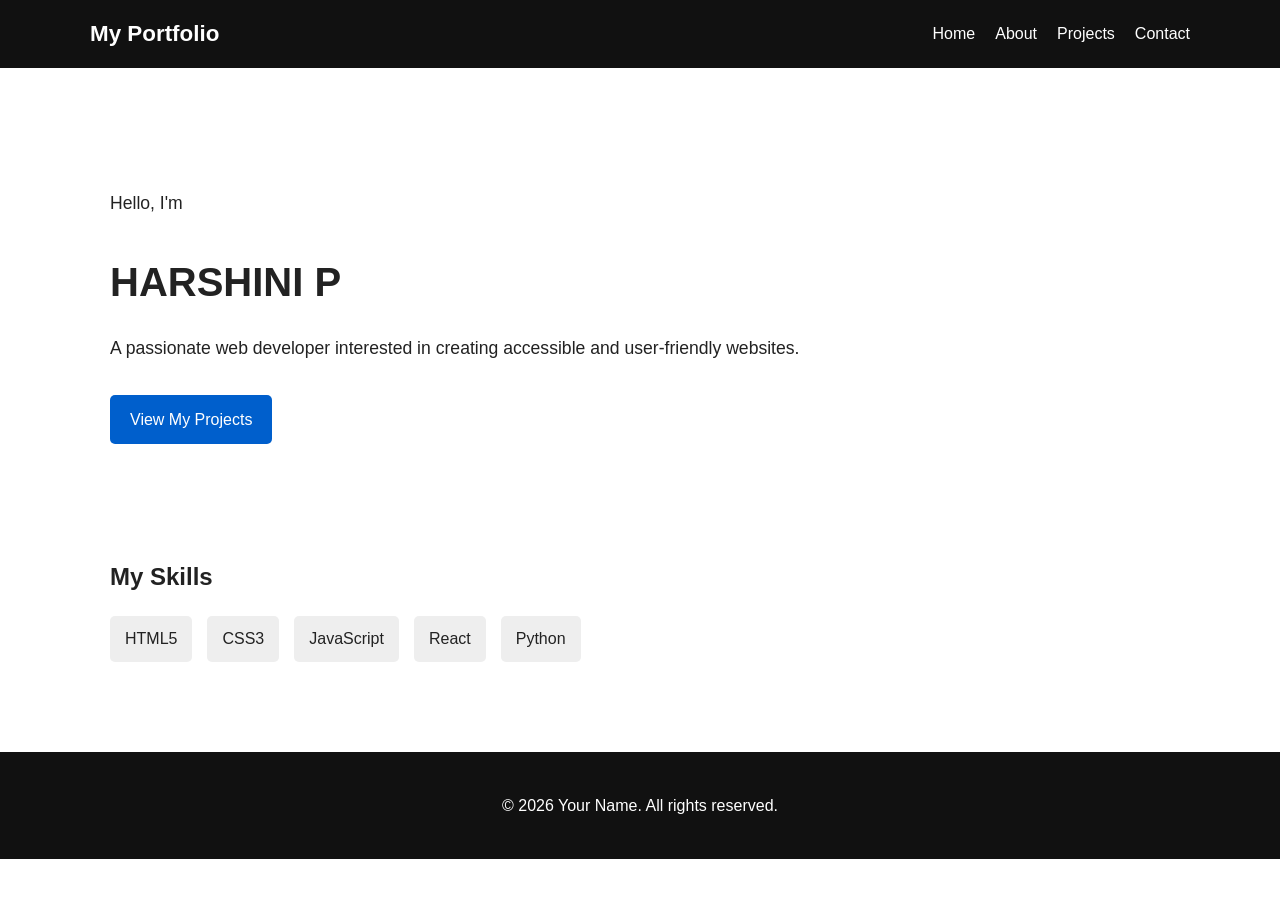
==== index.html @ 755e36d8 "Create accessible semantic portfolio" ====
<!DOCTYPE html>
<html lang="en">
<head>
    <meta charset="UTF-8">

    <meta name="viewport" content="width=device-width, initial-scale=1.0">

    <meta name="description"
          content="Personal portfolio website showcasing skills, projects, and contact information.">

    <meta name="keywords"
          content="portfolio, web developer, HTML, CSS, JavaScript, projects">

    <meta name="author" content="Your Name">

    <title>My Portfolio | Home</title>

    <link rel="stylesheet" href="style.css">
</head>

<body>

    <a class="skip-link" href="#main-content">
        Skip to main content
    </a>

    <header>
        <nav aria-label="Main navigation">

            <a href="index.html" class="logo">
                My Portfolio
            </a>

            <ul>
                <li>
                    <a href="index.html" aria-current="page">Home</a>
                </li>

                <li>
                    <a href="about.html">About</a>
                </li>

                <li>
                    <a href="projects.html">Projects</a>
                </li>

                <li>
                    <a href="contact.html">Contact</a>
                </li>
            </ul>

        </nav>
    </header>

    <main id="main-content">

        <section class="hero" aria-labelledby="hero-title">

            <div>
                <p>Hello, I'm</p>

                <h1 id="hero-title">HARSHINI P</h1>

                <p>
                    A passionate web developer interested in creating
                    accessible and user-friendly websites.
                </p>

                <a href="projects.html" class="button">
                    View My Projects
                </a>
            </div>

        </section>

        <section aria-labelledby="skills-title">

            <h2 id="skills-title">My Skills</h2>

            <ul class="skills-list">
                <li>HTML5</li>
                <li>CSS3</li>
                <li>JavaScript</li>
                <li>React</li>
                <li>Python</li>
            </ul>

        </section>

    </main>

    <footer>
        <p>
            &copy; 2026 Your Name. All rights reserved.
        </p>
    </footer>

</body>
</html>
---- style.css ----
/* Basic Reset */

* {
    box-sizing: border-box;
}

html {
    scroll-behavior: smooth;
}

body {
    margin: 0;
    font-family: Arial, sans-serif;
    line-height: 1.6;
    background: #ffffff;
    color: #222222;
}

/* Skip Link */

.skip-link {
    position: absolute;
    top: -50px;
    left: 10px;
    padding: 10px 15px;
    background: #000000;
    color: #ffffff;
    text-decoration: none;
    z-index: 1000;
}

.skip-link:focus {
    top: 10px;
}

/* Header */

header {
    background: #111111;
    padding: 1rem;
}

nav {
    max-width: 1100px;
    margin: auto;
    display: flex;
    justify-content: space-between;
    align-items: center;
    gap: 20px;
}

.logo {
    color: #ffffff;
    font-size: 1.4rem;
    font-weight: bold;
    text-decoration: none;
}

nav ul {
    list-style: none;
    display: flex;
    gap: 20px;
    margin: 0;
    padding: 0;
}

nav a {
    color: #ffffff;
    text-decoration: none;
}

nav a:hover,
nav a:focus {
    text-decoration: underline;
}

/* Main */

main {
    max-width: 1100px;
    margin: auto;
    padding: 40px 20px;
}

section {
    margin-bottom: 50px;
}

h1 {
    font-size: 2.5rem;
    margin-bottom: 20px;
}

h2 {
    margin-top: 30px;
}

/* Hero */

.hero {
    min-height: 400px;
    display: flex;
    align-items: center;
}

.hero p {
    max-width: 700px;
    font-size: 1.1rem;
}

.button {
    display: inline-block;
    margin-top: 15px;
    padding: 12px 20px;
    background: #005fcc;
    color: #ffffff;
    text-decoration: none;
    border-radius: 5px;
}

.button:hover,
.button:focus {
    background: #004499;
}

/* Skills */

.skills-list {
    display: flex;
    flex-wrap: wrap;
    gap: 15px;
    padding: 0;
    list-style: none;
}

.skills-list li {
    padding: 10px 15px;
    background: #eeeeee;
    border-radius: 5px;
}

/* Projects */

.project-container {
    display: grid;
    grid-template-columns: repeat(3, 1fr);
    gap: 20px;
}

.project-card {
    padding: 20px;
    border: 1px solid #cccccc;
    border-radius: 8px;
}

/* Form */

form {
    max-width: 700px;
}

.form-group {
    margin-bottom: 20px;
}

label {
    display: block;
    margin-bottom: 6px;
    font-weight: bold;
}

input,
textarea {
    width: 100%;
    padding: 12px;
    font-size: 1rem;
    border: 2px solid #555555;
    border-radius: 4px;
}

textarea {
    resize: vertical;
}

button {
    padding: 12px 20px;
    font-size: 1rem;
    background: #005fcc;
    color: #ffffff;
    border: none;
    border-radius: 5px;
    cursor: pointer;
}

button:hover,
button:focus {
    background: #004499;
}

/* Keyboard Focus */

a:focus-visible,
button:focus-visible,
input:focus-visible,
textarea:focus-visible {
    outline: 3px solid #ffbf00;
    outline-offset: 3px;
}

/* Footer */

footer {
    padding: 25px;
    text-align: center;
    background: #111111;
    color: #ffffff;
}

/* Responsive Design */

@media (max-width: 768px) {

    nav {
        flex-direction: column;
    }

    nav ul {
        flex-direction: column;
        text-align: center;
    }

    .project-container {
        grid-template-columns: 1fr;
    }

    h1 {
        font-size: 2rem;
    }
}
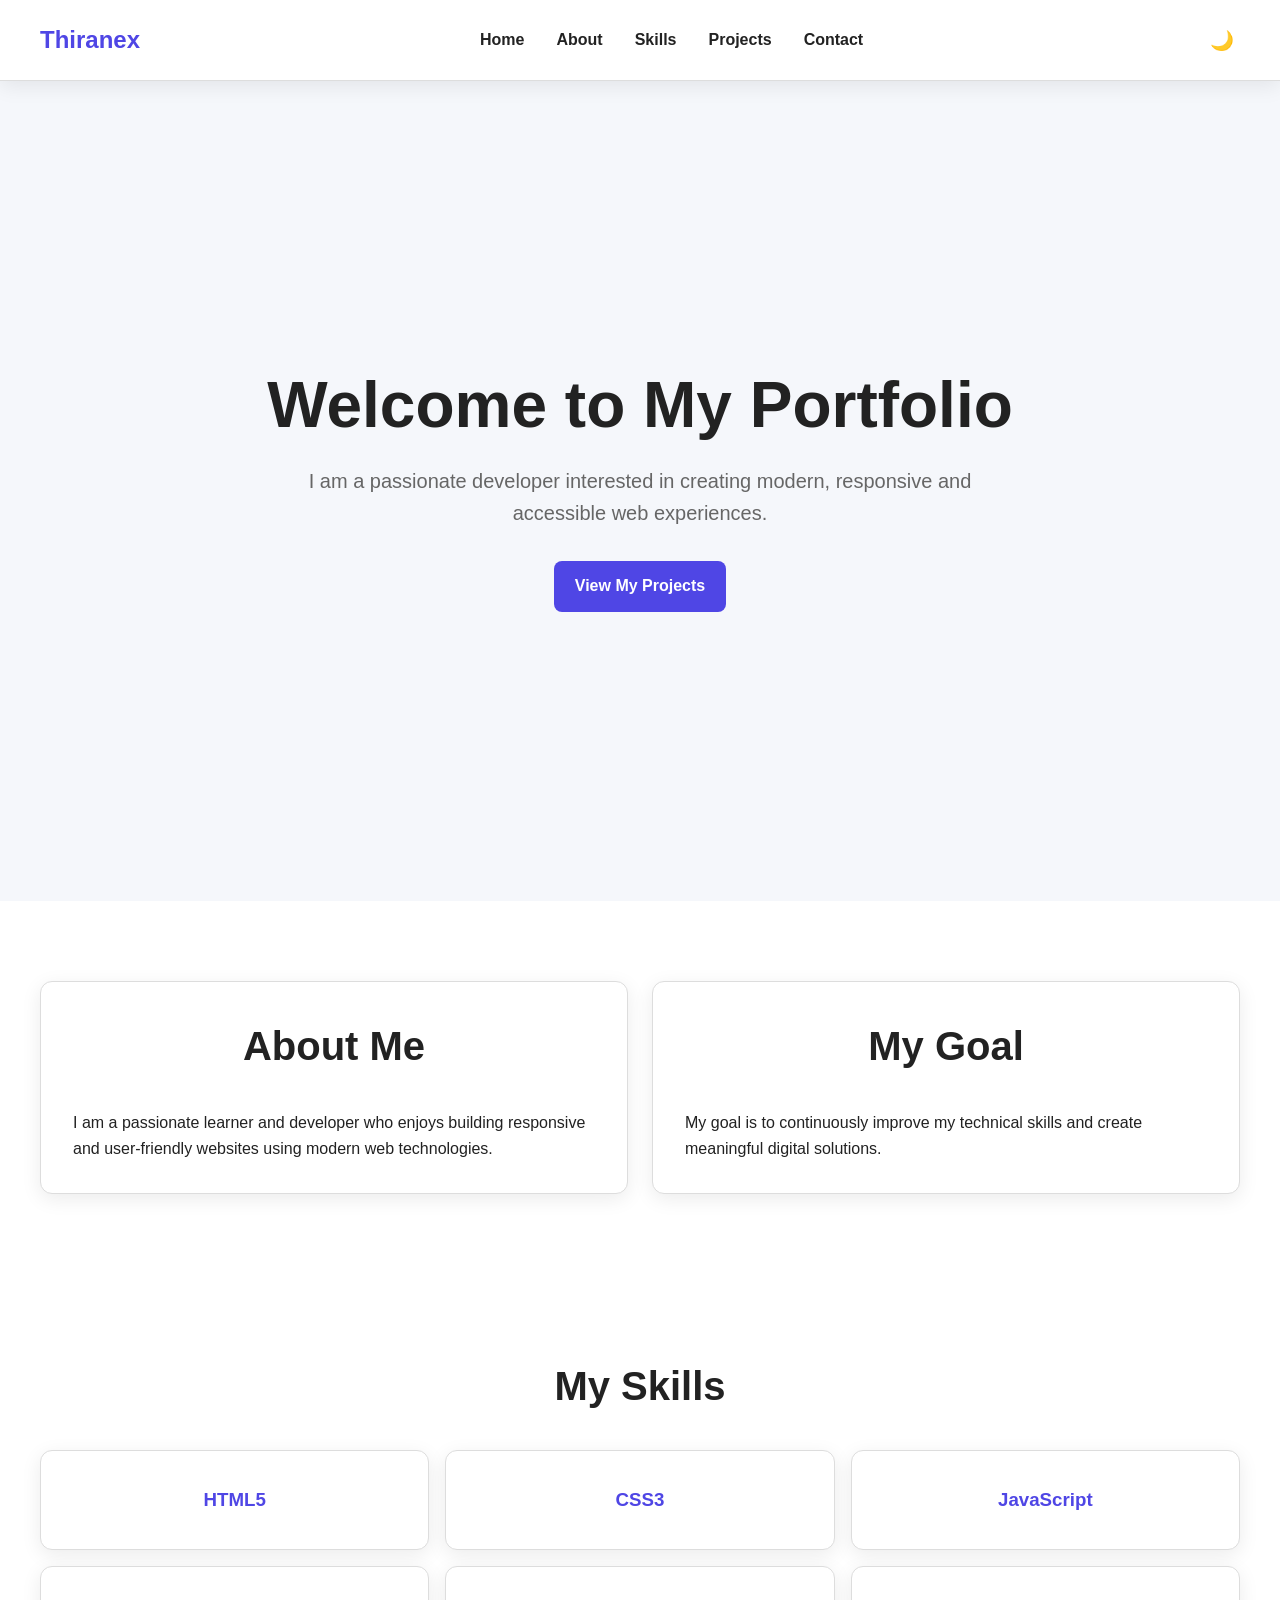
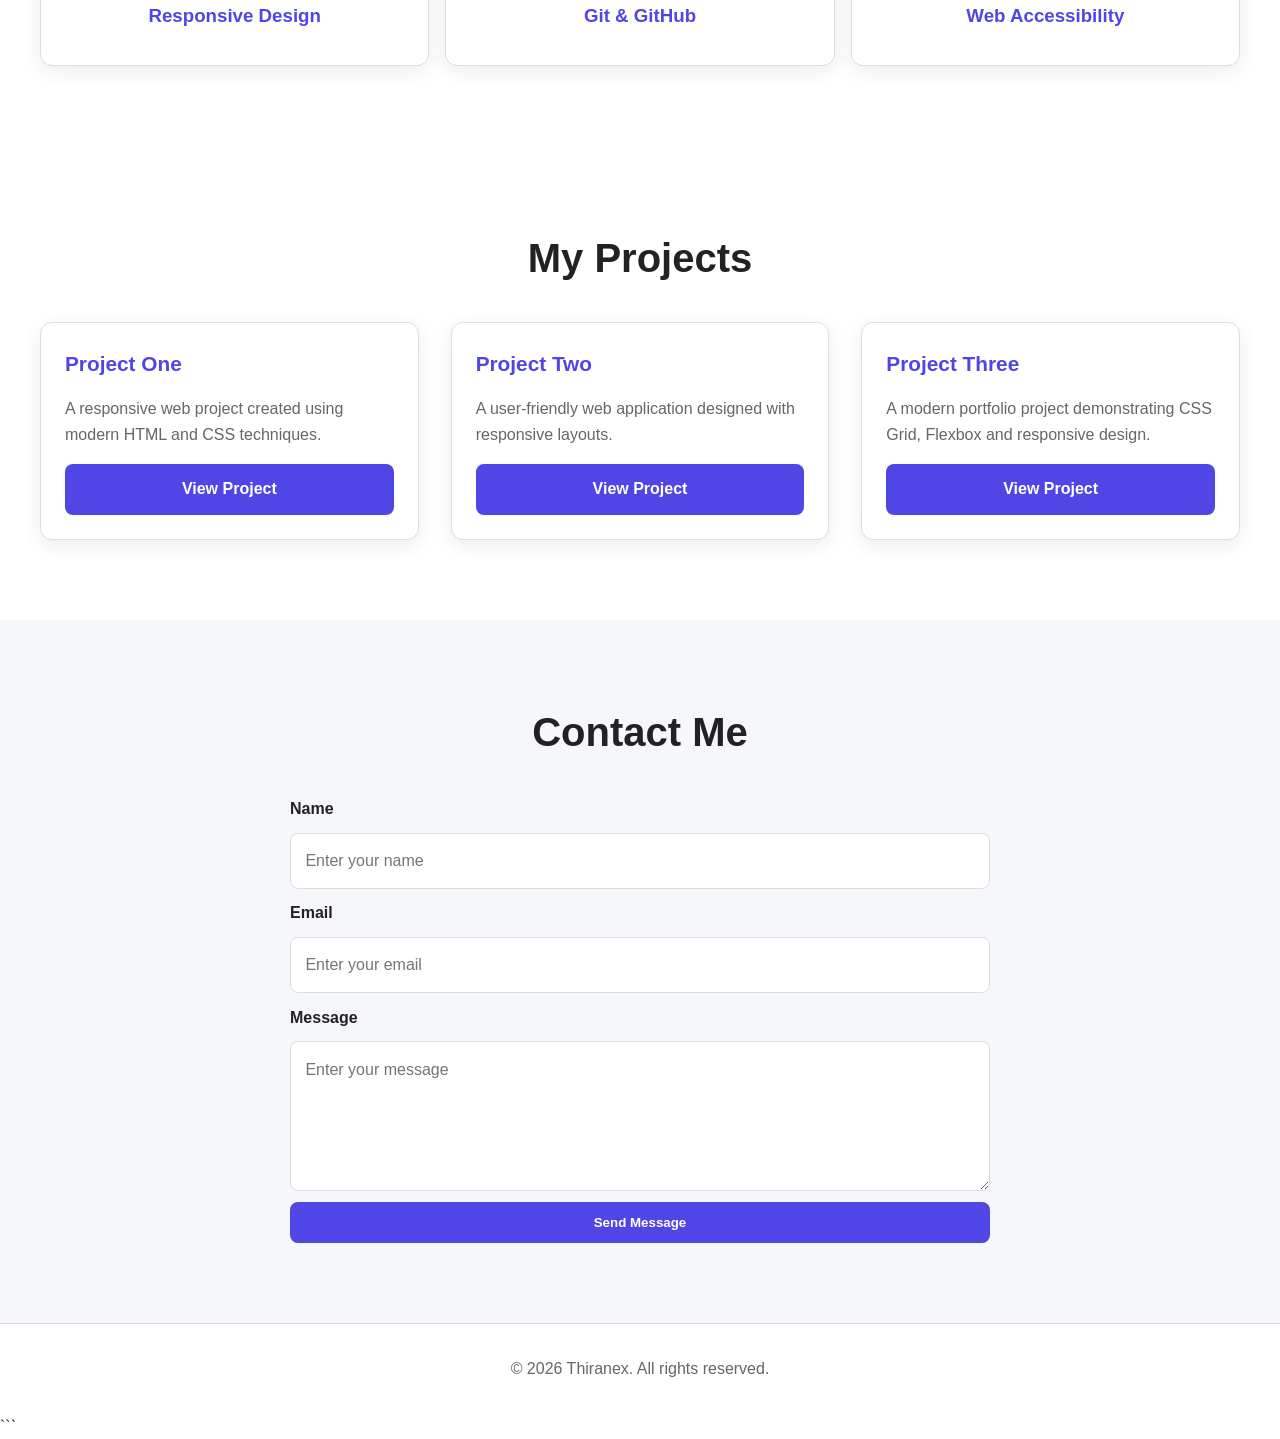
==== commit 0b33e2c6: "Complete advanced CSS responsive architecture" ====
--- a/index.html
+++ b/index.html
@@ -1,99 +1,307 @@
+
 <!DOCTYPE html>
 <html lang="en">
 <head>
-    <meta charset="UTF-8">
-
-    <meta name="viewport" content="width=device-width, initial-scale=1.0">
-
-    <meta name="description"
-          content="Personal portfolio website showcasing skills, projects, and contact information.">
-
-    <meta name="keywords"
-          content="portfolio, web developer, HTML, CSS, JavaScript, projects">
-
-    <meta name="author" content="Your Name">
-
-    <title>My Portfolio | Home</title>
-
-    <link rel="stylesheet" href="style.css">
+  <meta charset="UTF-8">
+
+  <meta
+    name="viewport"
+    content="width=device-width, initial-scale=1.0"
+  >
+
+  <meta
+    name="description"
+    content="Thiranex Portfolio - A responsive and accessible portfolio website."
+  >
+
+  <meta
+    name="keywords"
+    content="portfolio, web developer, Thiranex, HTML, CSS, JavaScript"
+  >
+
+  <meta name="author" content="Thiranex">
+
+  <title>Thiranex Portfolio</title>
+
+  <link rel="stylesheet" href="style.css">
 </head>
 
 <body>
 
-    <a class="skip-link" href="#main-content">
-        Skip to main content
-    </a>
-
-    <header>
-        <nav aria-label="Main navigation">
-
-            <a href="index.html" class="logo">
-                My Portfolio
-            </a>
-
-            <ul>
-                <li>
-                    <a href="index.html" aria-current="page">Home</a>
-                </li>
-
-                <li>
-                    <a href="about.html">About</a>
-                </li>
-
-                <li>
-                    <a href="projects.html">Projects</a>
-                </li>
-
-                <li>
-                    <a href="contact.html">Contact</a>
-                </li>
-            </ul>
-
-        </nav>
-    </header>
-
-    <main id="main-content">
-
-        <section class="hero" aria-labelledby="hero-title">
-
-            <div>
-                <p>Hello, I'm</p>
-
-                <h1 id="hero-title">HARSHINI P</h1>
-
-                <p>
-                    A passionate web developer interested in creating
-                    accessible and user-friendly websites.
-                </p>
-
-                <a href="projects.html" class="button">
-                    View My Projects
-                </a>
-            </div>
-
-        </section>
-
-        <section aria-labelledby="skills-title">
-
-            <h2 id="skills-title">My Skills</h2>
-
-            <ul class="skills-list">
-                <li>HTML5</li>
-                <li>CSS3</li>
-                <li>JavaScript</li>
-                <li>React</li>
-                <li>Python</li>
-            </ul>
-
-        </section>
-
-    </main>
-
-    <footer>
+  <!-- Header -->
+  <header>
+    <nav aria-label="Main Navigation">
+
+      <div class="logo">
+        Thiranex
+      </div>
+
+      <!-- Mobile Menu Button -->
+      <button
+        id="menu-toggle"
+        aria-label="Open navigation menu"
+        aria-expanded="false"
+      >
+        ☰
+      </button>
+
+      <!-- Navigation Links -->
+      <ul id="nav-menu">
+
+        <li>
+          <a href="#home">Home</a>
+        </li>
+
+        <li>
+          <a href="#about">About</a>
+        </li>
+
+        <li>
+          <a href="#skills">Skills</a>
+        </li>
+
+        <li>
+          <a href="#projects">Projects</a>
+        </li>
+
+        <li>
+          <a href="#contact">Contact</a>
+        </li>
+
+      </ul>
+
+      <!-- Theme Button -->
+      <button
+        id="theme-toggle"
+        aria-label="Toggle dark mode"
+      >
+        🌙
+      </button>
+
+    </nav>
+  </header>
+
+
+  <!-- Main Content -->
+  <main>
+
+    <!-- Hero Section -->
+    <section id="home" class="hero">
+
+      <div class="hero-content">
+
+        <h1>
+          Welcome to My Portfolio
+        </h1>
+
         <p>
-            &copy; 2026 Your Name. All rights reserved.
+          I am a passionate developer interested in
+          creating modern, responsive and accessible
+          web experiences.
         </p>
-    </footer>
+
+        <a href="#projects" class="btn">
+          View My Projects
+        </a>
+
+      </div>
+
+    </section>
+
+
+    <!-- About Section -->
+    <section id="about">
+
+      <div class="about-content">
+
+        <h2>About Me</h2>
+
+        <p>
+          I am a passionate learner and developer who
+          enjoys building responsive and user-friendly
+          websites using modern web technologies.
+        </p>
+
+      </div>
+
+      <div class="about-content">
+
+        <h2>My Goal</h2>
+
+        <p>
+          My goal is to continuously improve my technical
+          skills and create meaningful digital solutions.
+        </p>
+
+      </div>
+
+    </section>
+
+
+    <!-- Skills Section -->
+    <section id="skills">
+
+      <h2>My Skills</h2>
+
+      <div class="skills-container">
+
+        <div class="skill">
+          <h3>HTML5</h3>
+        </div>
+
+        <div class="skill">
+          <h3>CSS3</h3>
+        </div>
+
+        <div class="skill">
+          <h3>JavaScript</h3>
+        </div>
+
+        <div class="skill">
+          <h3>Responsive Design</h3>
+        </div>
+
+        <div class="skill">
+          <h3>Git & GitHub</h3>
+        </div>
+
+        <div class="skill">
+          <h3>Web Accessibility</h3>
+        </div>
+
+      </div>
+
+    </section>
+
+
+    <!-- Projects Section -->
+    <section id="projects">
+
+      <h2>My Projects</h2>
+
+      <div class="projects-container">
+
+        <article class="project-card">
+
+          <h3>Project One</h3>
+
+          <p>
+            A responsive web project created using
+            modern HTML and CSS techniques.
+          </p>
+
+          <a href="#" class="btn">
+            View Project
+          </a>
+
+        </article>
+
+
+        <article class="project-card">
+
+          <h3>Project Two</h3>
+
+          <p>
+            A user-friendly web application designed
+            with responsive layouts.
+          </p>
+
+          <a href="#" class="btn">
+            View Project
+          </a>
+
+        </article>
+
+
+        <article class="project-card">
+
+          <h3>Project Three</h3>
+
+          <p>
+            A modern portfolio project demonstrating
+            CSS Grid, Flexbox and responsive design.
+          </p>
+
+          <a href="#" class="btn">
+            View Project
+          </a>
+
+        </article>
+
+      </div>
+
+    </section>
+
+
+    <!-- Contact Section -->
+    <section id="contact">
+
+      <h2>Contact Me</h2>
+
+      <form>
+
+        <label for="name">
+          Name
+        </label>
+
+        <input
+          type="text"
+          id="name"
+          name="name"
+          placeholder="Enter your name"
+          required
+        >
+
+
+        <label for="email">
+          Email
+        </label>
+
+        <input
+          type="email"
+          id="email"
+          name="email"
+          placeholder="Enter your email"
+          required
+        >
+
+
+        <label for="message">
+          Message
+        </label>
+
+        <textarea
+          id="message"
+          name="message"
+          placeholder="Enter your message"
+          required
+        ></textarea>
+
+
+        <button type="submit">
+          Send Message
+        </button>
+
+      </form>
+
+    </section>
+
+  </main>
+
+
+  <!-- Footer -->
+  <footer>
+
+    <p>
+      &copy; 2026 Thiranex. All rights reserved.
+    </p>
+
+  </footer>
+
+
+  <!-- JavaScript -->
+  <script src="script.js"></script>
 
 </body>
-</html>+</html>
+```
--- a/style.css
+++ b/style.css
@@ -1,239 +1,724 @@
-/* Basic Reset */
+:root {
+  --bg-color: #ffffff;
+  --section-bg: #f5f7fb;
+  --card-bg: #ffffff;
+
+  --text-color: #222222;
+  --secondary-text: #666666;
+
+  --primary-color: #4f46e5;
+  --primary-hover: #3730a3;
+
+  --border-color: #dddddd;
+
+  --shadow: 0 5px 20px rgba(0, 0, 0, 0.08);
+
+  --radius: 12px;
+
+  --transition: 0.3s ease;
+}
+
+
+
+
+body.dark-mode {
+  --bg-color: #111827;
+  --section-bg: #1f2937;
+  --card-bg: #273449;
+
+  --text-color: #ffffff;
+  --secondary-text: #d1d5db;
+
+  --primary-color: #818cf8;
+  --primary-hover: #a5b4fc;
+
+  --border-color: #374151;
+
+  --shadow: 0 5px 20px rgba(0, 0, 0, 0.3);
+}
+
+
+
 
 * {
-    box-sizing: border-box;
-}
+  margin: 0;
+  padding: 0;
+  box-sizing: border-box;
+}
+
 
 html {
-    scroll-behavior: smooth;
-}
+  scroll-behavior: smooth;
+}
+
 
 body {
-    margin: 0;
-    font-family: Arial, sans-serif;
-    line-height: 1.6;
-    background: #ffffff;
-    color: #222222;
-}
-
-/* Skip Link */
-
-.skip-link {
-    position: absolute;
-    top: -50px;
-    left: 10px;
-    padding: 10px 15px;
-    background: #000000;
-    color: #ffffff;
-    text-decoration: none;
-    z-index: 1000;
-}
-
-.skip-link:focus {
-    top: 10px;
-}
-
-/* Header */
+  font-family: Arial, Helvetica, sans-serif;
+
+  background-color: var(--bg-color);
+  color: var(--text-color);
+
+  line-height: 1.6;
+
+  transition:
+    background-color var(--transition),
+    color var(--transition);
+
+  overflow-x: hidden;
+}
+
+
+img {
+  max-width: 100%;
+  height: auto;
+  display: block;
+}
+
+
+a {
+  text-decoration: none;
+  color: inherit;
+}
+
+
+ul {
+  list-style: none;
+}
+
+
+/* ========================================
+   HEADER
+======================================== */
 
 header {
-    background: #111111;
-    padding: 1rem;
-}
+  position: sticky;
+  top: 0;
+
+  z-index: 1000;
+
+  background-color: var(--card-bg);
+
+  border-bottom: 1px solid var(--border-color);
+
+  box-shadow: var(--shadow);
+}
+
+
+/* ========================================
+   NAVBAR - FLEXBOX
+======================================== */
 
 nav {
-    max-width: 1100px;
-    margin: auto;
-    display: flex;
-    justify-content: space-between;
-    align-items: center;
-    gap: 20px;
-}
+  width: min(100% - 2rem, 1200px);
+
+  margin: auto;
+
+  min-height: 70px;
+
+  display: flex;
+
+  align-items: center;
+
+  justify-content: space-between;
+
+  gap: 1rem;
+
+  position: relative;
+}
+
 
 .logo {
-    color: #ffffff;
-    font-size: 1.4rem;
-    font-weight: bold;
-    text-decoration: none;
-}
-
-nav ul {
-    list-style: none;
-    display: flex;
-    gap: 20px;
-    margin: 0;
-    padding: 0;
-}
-
-nav a {
-    color: #ffffff;
-    text-decoration: none;
-}
-
-nav a:hover,
-nav a:focus {
-    text-decoration: underline;
-}
-
-/* Main */
-
-main {
-    max-width: 1100px;
-    margin: auto;
-    padding: 40px 20px;
-}
+  font-size: 1.5rem;
+
+  font-weight: bold;
+
+  color: var(--primary-color);
+}
+
+
+/* ========================================
+   MOBILE MENU BUTTON
+======================================== */
+
+#menu-toggle {
+  display: block;
+
+  background: transparent;
+
+  color: var(--text-color);
+
+  border: none;
+
+  font-size: 1.6rem;
+
+  cursor: pointer;
+
+  padding: 0.4rem;
+}
+
+
+/* ========================================
+   NAVIGATION MENU
+======================================== */
+
+#nav-menu {
+  display: none;
+
+  position: absolute;
+
+  top: 70px;
+
+  left: 0;
+
+  width: 100%;
+
+  padding: 1rem;
+
+  background-color: var(--card-bg);
+
+  border-bottom: 1px solid var(--border-color);
+
+  flex-direction: column;
+
+  align-items: center;
+
+  gap: 1rem;
+}
+
+
+#nav-menu.active {
+  display: flex;
+}
+
+
+#nav-menu a {
+  font-weight: 600;
+
+  transition: color var(--transition);
+}
+
+
+#nav-menu a:hover {
+  color: var(--primary-color);
+}
+
+
+/* ========================================
+   DARK MODE BUTTON
+======================================== */
+
+#theme-toggle {
+  background: transparent;
+
+  color: var(--text-color);
+
+  border: none;
+
+  font-size: 1.2rem;
+
+  cursor: pointer;
+
+  padding: 0.4rem;
+
+  transition: transform var(--transition);
+}
+
+
+#theme-toggle:hover {
+  transform: scale(1.15);
+}
+
+
+/* ========================================
+   COMMON SECTION
+======================================== */
 
 section {
-    margin-bottom: 50px;
-}
-
-h1 {
-    font-size: 2.5rem;
-    margin-bottom: 20px;
-}
-
-h2 {
-    margin-top: 30px;
-}
-
-/* Hero */
+  width: min(100% - 2rem, 1200px);
+
+  margin: auto;
+
+  padding: 4rem 0;
+}
+
+
+section h2 {
+  text-align: center;
+
+  margin-bottom: 2rem;
+
+  font-size: clamp(1.8rem, 5vw, 2.5rem);
+}
+
+
+/* ========================================
+   HERO SECTION
+======================================== */
 
 .hero {
-    min-height: 400px;
-    display: flex;
-    align-items: center;
-}
+  width: 100%;
+
+  min-height: calc(100vh - 70px);
+
+  padding: 4rem 1rem;
+
+  background-color: var(--section-bg);
+
+  display: grid;
+
+  place-items: center;
+
+  text-align: center;
+}
+
+
+.hero-content {
+  max-width: 800px;
+
+  margin: auto;
+}
+
+
+.hero h1 {
+  font-size: clamp(2rem, 8vw, 4rem);
+
+  line-height: 1.1;
+
+  margin-bottom: 1.5rem;
+}
+
 
 .hero p {
-    max-width: 700px;
-    font-size: 1.1rem;
-}
-
-.button {
-    display: inline-block;
-    margin-top: 15px;
-    padding: 12px 20px;
-    background: #005fcc;
-    color: #ffffff;
-    text-decoration: none;
-    border-radius: 5px;
-}
-
-.button:hover,
-.button:focus {
-    background: #004499;
-}
-
-/* Skills */
-
-.skills-list {
-    display: flex;
-    flex-wrap: wrap;
-    gap: 15px;
-    padding: 0;
-    list-style: none;
-}
-
-.skills-list li {
-    padding: 10px 15px;
-    background: #eeeeee;
-    border-radius: 5px;
-}
-
-/* Projects */
-
-.project-container {
-    display: grid;
-    grid-template-columns: repeat(3, 1fr);
-    gap: 20px;
-}
+  max-width: 700px;
+
+  margin: 0 auto 2rem;
+
+  color: var(--secondary-text);
+
+  font-size: clamp(1rem, 3vw, 1.25rem);
+}
+
+
+/* ========================================
+   BUTTON
+======================================== */
+
+.btn,
+button[type="submit"] {
+  display: inline-flex;
+
+  align-items: center;
+
+  justify-content: center;
+
+  padding: 0.8rem 1.3rem;
+
+  border: none;
+
+  border-radius: 8px;
+
+  background-color: var(--primary-color);
+
+  color: #ffffff;
+
+  font-weight: 600;
+
+  cursor: pointer;
+
+  transition:
+    transform var(--transition),
+    background-color var(--transition);
+}
+
+
+.btn:hover,
+button[type="submit"]:hover {
+  background-color: var(--primary-hover);
+
+  transform: translateY(-3px);
+}
+
+
+/* ========================================
+   ABOUT - CSS GRID
+======================================== */
+
+#about {
+  display: grid;
+
+  grid-template-columns: 1fr;
+
+  gap: 1.5rem;
+}
+
+
+.about-content {
+  background-color: var(--card-bg);
+
+  border: 1px solid var(--border-color);
+
+  border-radius: var(--radius);
+
+  padding: 2rem;
+
+  box-shadow: var(--shadow);
+
+  transition:
+    transform var(--transition),
+    box-shadow var(--transition);
+}
+
+
+.about-content:hover {
+  transform: translateY(-5px);
+}
+
+
+/* ========================================
+   SKILLS - CSS GRID
+======================================== */
+
+.skills-container {
+  display: grid;
+
+  grid-template-columns: 1fr;
+
+  gap: 1rem;
+}
+
+
+.skill {
+  min-height: 100px;
+
+  padding: 1.5rem;
+
+  background-color: var(--card-bg);
+
+  border: 1px solid var(--border-color);
+
+  border-radius: var(--radius);
+
+  display: flex;
+
+  align-items: center;
+
+  justify-content: center;
+
+  text-align: center;
+
+  box-shadow: var(--shadow);
+
+  transition:
+    transform var(--transition),
+    box-shadow var(--transition);
+}
+
+
+.skill:hover {
+  transform: translateY(-7px);
+
+  box-shadow: 0 10px 25px rgba(0, 0, 0, 0.15);
+}
+
+
+.skill h3 {
+  color: var(--primary-color);
+}
+
+
+/* ========================================
+   PROJECTS - CSS GRID
+======================================== */
+
+.projects-container {
+  display: grid;
+
+  grid-template-columns: 1fr;
+
+  gap: 1.5rem;
+}
+
 
 .project-card {
-    padding: 20px;
-    border: 1px solid #cccccc;
-    border-radius: 8px;
-}
-
-/* Form */
+  background-color: var(--card-bg);
+
+  border: 1px solid var(--border-color);
+
+  border-radius: var(--radius);
+
+  padding: 1.5rem;
+
+  display: flex;
+
+  flex-direction: column;
+
+  gap: 1rem;
+
+  box-shadow: var(--shadow);
+
+  transition:
+    transform var(--transition),
+    box-shadow var(--transition);
+}
+
+
+.project-card:hover {
+  transform: translateY(-8px);
+
+  box-shadow: 0 12px 30px rgba(0, 0, 0, 0.15);
+}
+
+
+.project-card h3 {
+  color: var(--primary-color);
+
+  font-size: 1.3rem;
+}
+
+
+.project-card p {
+  color: var(--secondary-text);
+
+  flex-grow: 1;
+}
+
+
+/* ========================================
+   CONTACT SECTION
+======================================== */
+
+#contact {
+  width: 100%;
+
+  max-width: none;
+
+  padding-left: 1rem;
+
+  padding-right: 1rem;
+
+  background-color: var(--section-bg);
+}
+
+
+#contact h2 {
+  max-width: 1200px;
+
+  margin-left: auto;
+
+  margin-right: auto;
+}
+
 
 form {
-    max-width: 700px;
-}
-
-.form-group {
-    margin-bottom: 20px;
-}
+  max-width: 700px;
+
+  margin: auto;
+
+  display: flex;
+
+  flex-direction: column;
+
+  gap: 0.7rem;
+}
+
 
 label {
-    display: block;
-    margin-bottom: 6px;
-    font-weight: bold;
-}
+  font-weight: 600;
+}
+
 
 input,
 textarea {
-    width: 100%;
-    padding: 12px;
-    font-size: 1rem;
-    border: 2px solid #555555;
-    border-radius: 4px;
-}
+  width: 100%;
+
+  padding: 0.9rem;
+
+  border: 1px solid var(--border-color);
+
+  border-radius: 8px;
+
+  background-color: var(--card-bg);
+
+  color: var(--text-color);
+
+  font: inherit;
+}
+
 
 textarea {
-    resize: vertical;
-}
-
-button {
-    padding: 12px 20px;
-    font-size: 1rem;
-    background: #005fcc;
-    color: #ffffff;
+  min-height: 150px;
+
+  resize: vertical;
+}
+
+
+input:focus,
+textarea:focus {
+  outline: 2px solid var(--primary-color);
+
+  outline-offset: 2px;
+}
+
+
+/* ========================================
+   FOOTER
+======================================== */
+
+footer {
+  padding: 2rem 1rem;
+
+  text-align: center;
+
+  background-color: var(--card-bg);
+
+  border-top: 1px solid var(--border-color);
+
+  color: var(--secondary-text);
+}
+
+
+/* ========================================
+   TABLET - 600px
+======================================== */
+
+@media (min-width: 600px) {
+
+  nav {
+    width: min(100% - 3rem, 1200px);
+  }
+
+
+  #menu-toggle {
+    display: none;
+  }
+
+
+  #nav-menu {
+    display: flex;
+
+    position: static;
+
+    width: auto;
+
+    padding: 0;
+
     border: none;
-    border-radius: 5px;
-    cursor: pointer;
-}
-
-button:hover,
-button:focus {
-    background: #004499;
-}
-
-/* Keyboard Focus */
-
+
+    flex-direction: row;
+
+    background: transparent;
+
+    gap: 1.5rem;
+  }
+
+
+  #about {
+    grid-template-columns: repeat(2, 1fr);
+  }
+
+
+  .skills-container {
+    grid-template-columns: repeat(2, 1fr);
+  }
+
+
+  .projects-container {
+    grid-template-columns: repeat(2, 1fr);
+  }
+
+
+  section {
+    width: min(100% - 3rem, 1200px);
+  }
+}
+
+
+/* ========================================
+   DESKTOP - 900px
+======================================== */
+
+@media (min-width: 900px) {
+
+  nav {
+    min-height: 80px;
+  }
+
+
+  #nav-menu {
+    gap: 2rem;
+  }
+
+
+  section {
+    padding: 5rem 0;
+  }
+
+
+  .hero {
+    min-height: calc(100vh - 80px);
+  }
+
+
+  .skills-container {
+    grid-template-columns: repeat(3, 1fr);
+  }
+
+
+  .projects-container {
+    grid-template-columns: repeat(3, 1fr);
+
+    gap: 2rem;
+  }
+}
+
+
+/* ========================================
+   LARGE DESKTOP - 1200px
+======================================== */
+
+@media (min-width: 1200px) {
+
+  section {
+    width: 1200px;
+  }
+
+
+  .hero {
+    padding: 6rem 2rem;
+  }
+}
+
+
+/* ========================================
+   ACCESSIBILITY
+======================================== */
+
+button:focus-visible,
 a:focus-visible,
-button:focus-visible,
 input:focus-visible,
 textarea:focus-visible {
-    outline: 3px solid #ffbf00;
-    outline-offset: 3px;
-}
-
-/* Footer */
-
-footer {
-    padding: 25px;
-    text-align: center;
-    background: #111111;
-    color: #ffffff;
-}
-
-/* Responsive Design */
-
-@media (max-width: 768px) {
-
-    nav {
-        flex-direction: column;
-    }
-
-    nav ul {
-        flex-direction: column;
-        text-align: center;
-    }
-
-    .project-container {
-        grid-template-columns: 1fr;
-    }
-
-    h1 {
-        font-size: 2rem;
-    }
-}+  outline: 3px solid var(--primary-color);
+
+  outline-offset: 3px;
+}
+
+
+/* ========================================
+   REDUCED MOTION
+======================================== */
+
+@media (prefers-reduced-motion: reduce) {
+
+  html {
+    scroll-behavior: auto;
+  }
+
+
+  *,
+  *::before,
+  *::after {
+    transition: none !important;
+
+    animation: none !important;
+  }
+}
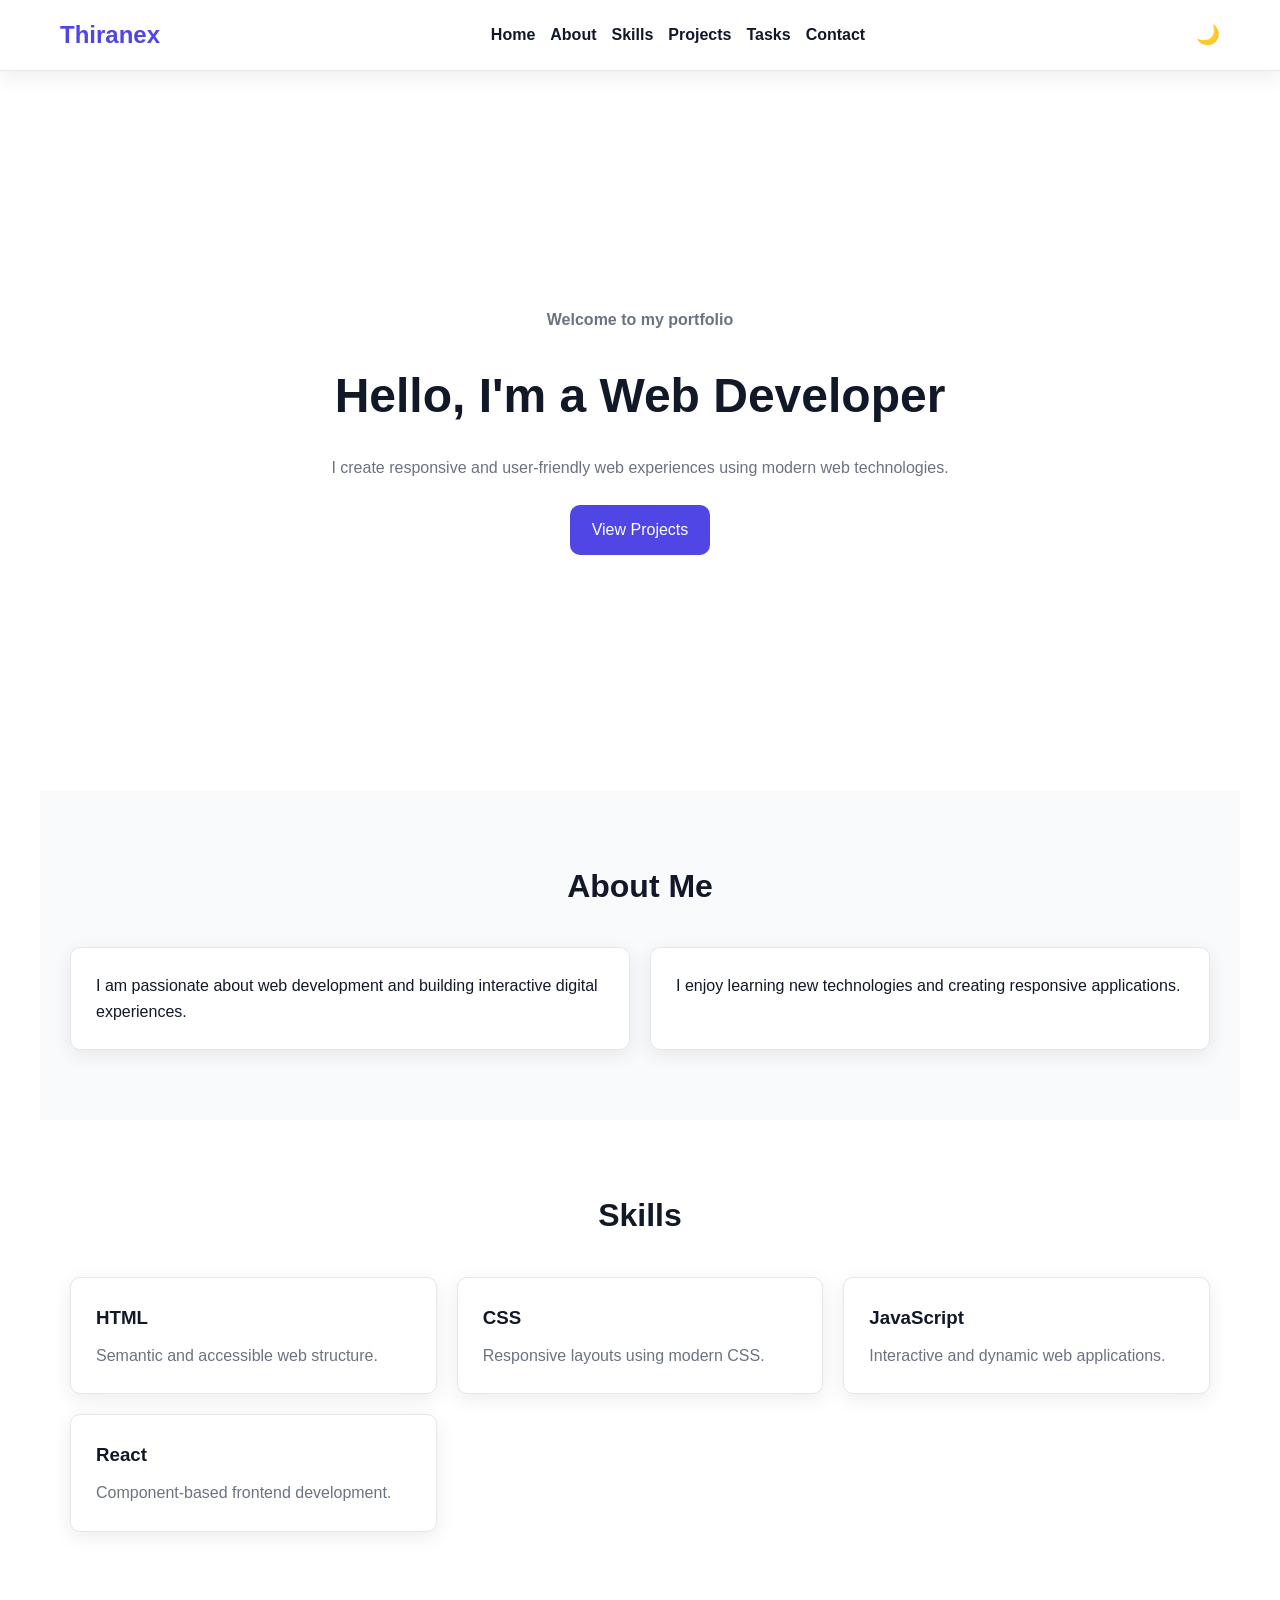
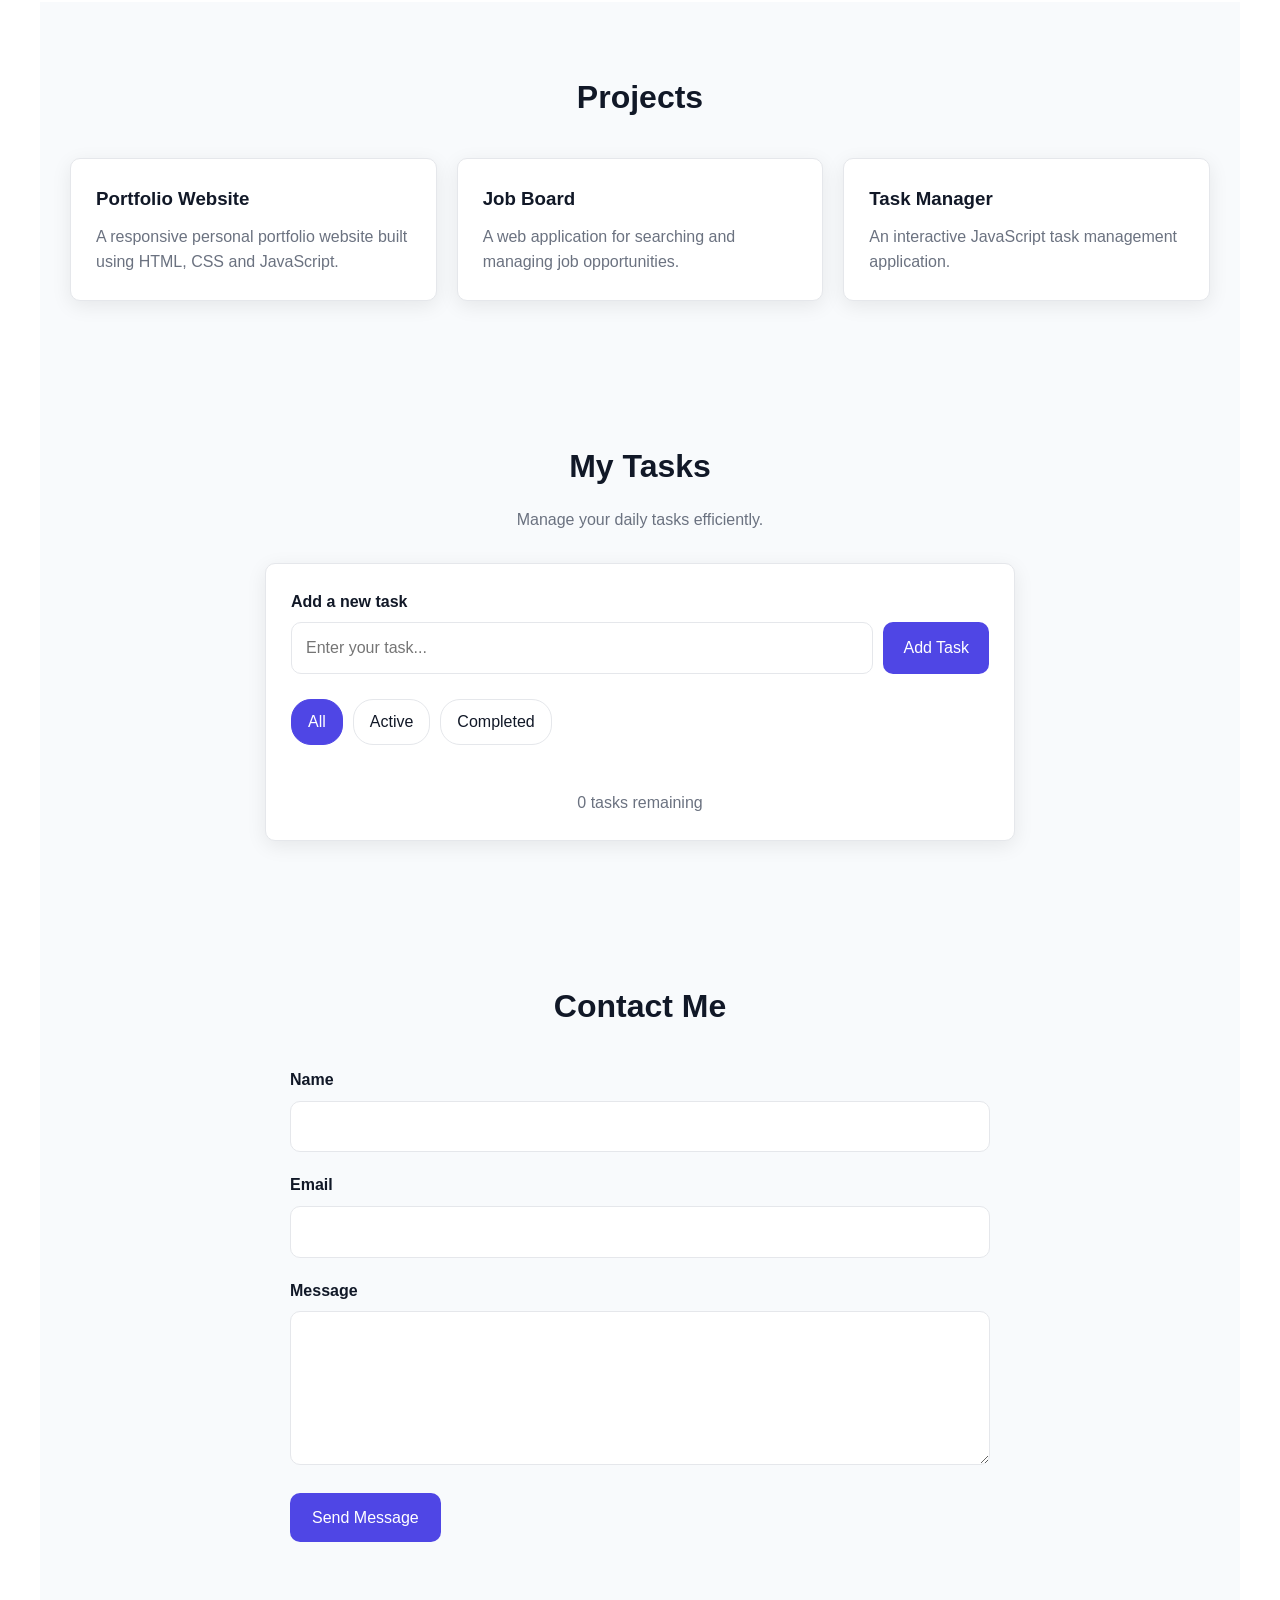
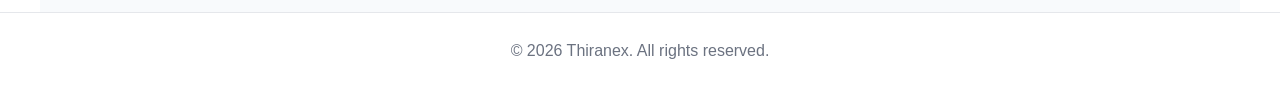
==== commit af65358c: "Add JavaScript todo list with local storage" ====
--- a/index.html
+++ b/index.html
@@ -1,27 +1,22 @@
-
 <!DOCTYPE html>
 <html lang="en">
 <head>
   <meta charset="UTF-8">
-
-  <meta
-    name="viewport"
-    content="width=device-width, initial-scale=1.0"
-  >
+  <meta name="viewport" content="width=device-width, initial-scale=1.0">
 
   <meta
     name="description"
-    content="Thiranex Portfolio - A responsive and accessible portfolio website."
+    content="Thiranex responsive portfolio website with interactive task management application."
   >
 
   <meta
     name="keywords"
-    content="portfolio, web developer, Thiranex, HTML, CSS, JavaScript"
+    content="Thiranex, portfolio, web development, JavaScript, responsive design, todo list"
   >
 
   <meta name="author" content="Thiranex">
 
-  <title>Thiranex Portfolio</title>
+  <title>Thiranex | Portfolio</title>
 
   <link rel="stylesheet" href="style.css">
 </head>
@@ -47,30 +42,15 @@
 
       <!-- Navigation Links -->
       <ul id="nav-menu">
-
-        <li>
-          <a href="#home">Home</a>
-        </li>
-
-        <li>
-          <a href="#about">About</a>
-        </li>
-
-        <li>
-          <a href="#skills">Skills</a>
-        </li>
-
-        <li>
-          <a href="#projects">Projects</a>
-        </li>
-
-        <li>
-          <a href="#contact">Contact</a>
-        </li>
-
+        <li><a href="#home">Home</a></li>
+        <li><a href="#about">About</a></li>
+        <li><a href="#skills">Skills</a></li>
+        <li><a href="#projects">Projects</a></li>
+        <li><a href="#tasks">Tasks</a></li>
+        <li><a href="#contact">Contact</a></li>
       </ul>
 
-      <!-- Theme Button -->
+      <!-- Theme Toggle -->
       <button
         id="theme-toggle"
         aria-label="Toggle dark mode"
@@ -90,18 +70,21 @@
 
       <div class="hero-content">
 
+        <p class="hero-subtitle">
+          Welcome to my portfolio
+        </p>
+
         <h1>
-          Welcome to My Portfolio
+          Hello, I'm a Web Developer
         </h1>
 
         <p>
-          I am a passionate developer interested in
-          creating modern, responsive and accessible
-          web experiences.
+          I create responsive and user-friendly web experiences
+          using modern web technologies.
         </p>
 
         <a href="#projects" class="btn">
-          View My Projects
+          View Projects
         </a>
 
       </div>
@@ -112,26 +95,23 @@
     <!-- About Section -->
     <section id="about">
 
-      <div class="about-content">
-
-        <h2>About Me</h2>
-
-        <p>
-          I am a passionate learner and developer who
-          enjoys building responsive and user-friendly
-          websites using modern web technologies.
-        </p>
-
-      </div>
-
-      <div class="about-content">
-
-        <h2>My Goal</h2>
-
-        <p>
-          My goal is to continuously improve my technical
-          skills and create meaningful digital solutions.
-        </p>
+      <h2>About Me</h2>
+
+      <div class="about-grid">
+
+        <div>
+          <p>
+            I am passionate about web development and building
+            interactive digital experiences.
+          </p>
+        </div>
+
+        <div>
+          <p>
+            I enjoy learning new technologies and creating
+            responsive applications.
+          </p>
+        </div>
 
       </div>
 
@@ -141,32 +121,28 @@
     <!-- Skills Section -->
     <section id="skills">
 
-      <h2>My Skills</h2>
-
-      <div class="skills-container">
-
-        <div class="skill">
-          <h3>HTML5</h3>
-        </div>
-
-        <div class="skill">
-          <h3>CSS3</h3>
-        </div>
-
-        <div class="skill">
+      <h2>Skills</h2>
+
+      <div class="skills-grid">
+
+        <div class="skill-card">
+          <h3>HTML</h3>
+          <p>Semantic and accessible web structure.</p>
+        </div>
+
+        <div class="skill-card">
+          <h3>CSS</h3>
+          <p>Responsive layouts using modern CSS.</p>
+        </div>
+
+        <div class="skill-card">
           <h3>JavaScript</h3>
-        </div>
-
-        <div class="skill">
-          <h3>Responsive Design</h3>
-        </div>
-
-        <div class="skill">
-          <h3>Git & GitHub</h3>
-        </div>
-
-        <div class="skill">
-          <h3>Web Accessibility</h3>
+          <p>Interactive and dynamic web applications.</p>
+        </div>
+
+        <div class="skill-card">
+          <h3>React</h3>
+          <p>Component-based frontend development.</p>
         </div>
 
       </div>
@@ -177,56 +153,119 @@
     <!-- Projects Section -->
     <section id="projects">
 
-      <h2>My Projects</h2>
-
-      <div class="projects-container">
+      <h2>Projects</h2>
+
+      <div class="projects-grid">
 
         <article class="project-card">
-
-          <h3>Project One</h3>
-
-          <p>
-            A responsive web project created using
-            modern HTML and CSS techniques.
-          </p>
-
-          <a href="#" class="btn">
-            View Project
-          </a>
-
+          <h3>Portfolio Website</h3>
+          <p>
+            A responsive personal portfolio website built
+            using HTML, CSS and JavaScript.
+          </p>
         </article>
 
-
         <article class="project-card">
-
-          <h3>Project Two</h3>
-
-          <p>
-            A user-friendly web application designed
-            with responsive layouts.
-          </p>
-
-          <a href="#" class="btn">
-            View Project
-          </a>
-
+          <h3>Job Board</h3>
+          <p>
+            A web application for searching and managing
+            job opportunities.
+          </p>
         </article>
 
-
         <article class="project-card">
-
-          <h3>Project Three</h3>
-
-          <p>
-            A modern portfolio project demonstrating
-            CSS Grid, Flexbox and responsive design.
-          </p>
-
-          <a href="#" class="btn">
-            View Project
-          </a>
-
+          <h3>Task Manager</h3>
+          <p>
+            An interactive JavaScript task management
+            application.
+          </p>
         </article>
+
+      </div>
+
+    </section>
+
+
+    <!-- NEW: To-Do List Section -->
+    <section id="tasks">
+
+      <h2>My Tasks</h2>
+
+      <p class="section-description">
+        Manage your daily tasks efficiently.
+      </p>
+
+      <div class="todo-container">
+
+        <!-- Add Task -->
+        <form id="todo-form">
+
+          <label for="todo-input">
+            Add a new task
+          </label>
+
+          <div class="todo-input-group">
+
+            <input
+              type="text"
+              id="todo-input"
+              placeholder="Enter your task..."
+              autocomplete="off"
+              required
+            >
+
+            <button type="submit" id="add-task">
+              Add Task
+            </button>
+
+          </div>
+
+        </form>
+
+
+        <!-- Task Filters -->
+        <div class="todo-filters" aria-label="Task filters">
+
+          <button
+            type="button"
+            class="filter-btn active"
+            data-filter="all"
+          >
+            All
+          </button>
+
+          <button
+            type="button"
+            class="filter-btn"
+            data-filter="active"
+          >
+            Active
+          </button>
+
+          <button
+            type="button"
+            class="filter-btn"
+            data-filter="completed"
+          >
+            Completed
+          </button>
+
+        </div>
+
+
+        <!-- Task List -->
+        <ul
+          id="todo-list"
+          class="todo-list"
+          aria-live="polite"
+        >
+        </ul>
+
+
+        <!-- Task Count -->
+        <p id="task-count" class="task-count">
+          0 tasks
+        </p>
 
       </div>
 
@@ -238,47 +277,57 @@
 
       <h2>Contact Me</h2>
 
-      <form>
-
-        <label for="name">
-          Name
-        </label>
-
-        <input
-          type="text"
-          id="name"
-          name="name"
-          placeholder="Enter your name"
-          required
-        >
-
-
-        <label for="email">
-          Email
-        </label>
-
-        <input
-          type="email"
-          id="email"
-          name="email"
-          placeholder="Enter your email"
-          required
-        >
-
-
-        <label for="message">
-          Message
-        </label>
-
-        <textarea
-          id="message"
-          name="message"
-          placeholder="Enter your message"
-          required
-        ></textarea>
-
-
-        <button type="submit">
+      <form id="contact-form">
+
+        <div class="form-group">
+
+          <label for="name">
+            Name
+          </label>
+
+          <input
+            type="text"
+            id="name"
+            name="name"
+            required
+          >
+
+        </div>
+
+
+        <div class="form-group">
+
+          <label for="email">
+            Email
+          </label>
+
+          <input
+            type="email"
+            id="email"
+            name="email"
+            required
+          >
+
+        </div>
+
+
+        <div class="form-group">
+
+          <label for="message">
+            Message
+          </label>
+
+          <textarea
+            id="message"
+            name="message"
+            rows="5"
+            required
+          ></textarea>
+
+        </div>
+
+
+        <button type="submit" class="btn">
           Send Message
         </button>
 
@@ -303,5 +352,4 @@
   <script src="script.js"></script>
 
 </body>
-</html>
-```
+</html>
--- a/style.css
+++ b/style.css
@@ -1,44 +1,40 @@
+/* =========================
+   CSS VARIABLES
+========================= */
+
 :root {
   --bg-color: #ffffff;
-  --section-bg: #f5f7fb;
+  --section-bg: #f8fafc;
   --card-bg: #ffffff;
-
-  --text-color: #222222;
-  --secondary-text: #666666;
-
+  --text-color: #111827;
+  --secondary-text: #6b7280;
   --primary-color: #4f46e5;
-  --primary-hover: #3730a3;
-
-  --border-color: #dddddd;
-
+  --primary-hover: #4338ca;
+  --border-color: #e5e7eb;
   --shadow: 0 5px 20px rgba(0, 0, 0, 0.08);
-
-  --radius: 12px;
-
+  --radius: 10px;
   --transition: 0.3s ease;
 }
 
-
-
+/* =========================
+   DARK MODE
+========================= */
 
 body.dark-mode {
   --bg-color: #111827;
   --section-bg: #1f2937;
   --card-bg: #273449;
-
   --text-color: #ffffff;
   --secondary-text: #d1d5db;
-
   --primary-color: #818cf8;
   --primary-hover: #a5b4fc;
-
   --border-color: #374151;
-
   --shadow: 0 5px 20px rgba(0, 0, 0, 0.3);
 }
 
-
-
+/* =========================
+   RESET
+========================= */
 
 * {
   margin: 0;
@@ -46,679 +42,596 @@
   box-sizing: border-box;
 }
 
-
 html {
   scroll-behavior: smooth;
 }
 
-
 body {
   font-family: Arial, Helvetica, sans-serif;
-
   background-color: var(--bg-color);
   color: var(--text-color);
-
   line-height: 1.6;
-
   transition:
     background-color var(--transition),
     color var(--transition);
-
-  overflow-x: hidden;
-}
-
-
-img {
-  max-width: 100%;
-  height: auto;
-  display: block;
-}
-
+}
 
 a {
   text-decoration: none;
   color: inherit;
 }
 
-
 ul {
   list-style: none;
 }
 
-
-/* ========================================
+button,
+input,
+textarea {
+  font: inherit;
+}
+
+/* =========================
    HEADER
-======================================== */
+========================= */
 
 header {
   position: sticky;
   top: 0;
-
   z-index: 1000;
-
   background-color: var(--card-bg);
-
   border-bottom: 1px solid var(--border-color);
-
   box-shadow: var(--shadow);
 }
 
-
-/* ========================================
-   NAVBAR - FLEXBOX
-======================================== */
-
 nav {
-  width: min(100% - 2rem, 1200px);
-
+  max-width: 1200px;
   margin: auto;
-
   min-height: 70px;
+  padding: 0 20px;
 
   display: flex;
-
   align-items: center;
-
   justify-content: space-between;
-
-  gap: 1rem;
-
-  position: relative;
-}
-
+  gap: 20px;
+}
 
 .logo {
   font-size: 1.5rem;
-
   font-weight: bold;
-
   color: var(--primary-color);
 }
 
-
-/* ========================================
-   MOBILE MENU BUTTON
-======================================== */
-
-#menu-toggle {
-  display: block;
-
-  background: transparent;
-
-  color: var(--text-color);
-
-  border: none;
-
-  font-size: 1.6rem;
-
-  cursor: pointer;
-
-  padding: 0.4rem;
-}
-
-
-/* ========================================
-   NAVIGATION MENU
-======================================== */
+/* =========================
+   NAVIGATION
+========================= */
 
 #nav-menu {
   display: none;
-
+  flex-direction: column;
+  gap: 15px;
+  width: 100%;
   position: absolute;
-
   top: 70px;
-
   left: 0;
-
-  width: 100%;
-
-  padding: 1rem;
-
+  padding: 20px;
   background-color: var(--card-bg);
-
   border-bottom: 1px solid var(--border-color);
-
-  flex-direction: column;
-
-  align-items: center;
-
-  gap: 1rem;
-}
-
+}
 
 #nav-menu.active {
   display: flex;
 }
 
-
 #nav-menu a {
   font-weight: 600;
-
   transition: color var(--transition);
 }
-
 
 #nav-menu a:hover {
   color: var(--primary-color);
 }
 
-
-/* ========================================
-   DARK MODE BUTTON
-======================================== */
-
+/* =========================
+   MENU + THEME BUTTON
+========================= */
+
+#menu-toggle,
 #theme-toggle {
+  border: none;
   background: transparent;
-
+  cursor: pointer;
   color: var(--text-color);
-
+}
+
+#menu-toggle {
+  font-size: 1.5rem;
+}
+
+#theme-toggle {
+  font-size: 1.2rem;
+}
+
+/* =========================
+   GENERAL SECTIONS
+========================= */
+
+section {
+  padding: 70px 20px;
+  max-width: 1200px;
+  margin: auto;
+}
+
+section:nth-child(even) {
+  background-color: var(--section-bg);
+}
+
+h2 {
+  text-align: center;
+  font-size: 2rem;
+  margin-bottom: 35px;
+}
+
+h3 {
+  margin-bottom: 10px;
+}
+
+/* =========================
+   HERO
+========================= */
+
+.hero {
+  min-height: 80vh;
+
+  display: grid;
+  place-items: center;
+  text-align: center;
+}
+
+.hero-content {
+  max-width: 700px;
+}
+
+.hero-subtitle {
+  color: var(--primary-color);
+  font-weight: bold;
+  margin-bottom: 10px;
+}
+
+.hero h1 {
+  font-size: 2.2rem;
+  margin-bottom: 20px;
+}
+
+.hero p {
+  color: var(--secondary-text);
+  margin-bottom: 25px;
+}
+
+/* =========================
+   BUTTON
+========================= */
+
+.btn {
+  display: inline-block;
+  padding: 12px 22px;
+  border-radius: var(--radius);
   border: none;
-
-  font-size: 1.2rem;
-
+  background-color: var(--primary-color);
+  color: white;
   cursor: pointer;
-
-  padding: 0.4rem;
-
-  transition: transform var(--transition);
-}
-
-
-#theme-toggle:hover {
-  transform: scale(1.15);
-}
-
-
-/* ========================================
-   COMMON SECTION
-======================================== */
-
-section {
-  width: min(100% - 2rem, 1200px);
-
-  margin: auto;
-
-  padding: 4rem 0;
-}
-
-
-section h2 {
-  text-align: center;
-
-  margin-bottom: 2rem;
-
-  font-size: clamp(1.8rem, 5vw, 2.5rem);
-}
-
-
-/* ========================================
-   HERO SECTION
-======================================== */
-
-.hero {
-  width: 100%;
-
-  min-height: calc(100vh - 70px);
-
-  padding: 4rem 1rem;
-
-  background-color: var(--section-bg);
-
+  transition: background-color var(--transition);
+}
+
+.btn:hover {
+  background-color: var(--primary-hover);
+}
+
+/* =========================
+   ABOUT
+========================= */
+
+.about-grid {
   display: grid;
-
-  place-items: center;
-
-  text-align: center;
-}
-
-
-.hero-content {
-  max-width: 800px;
-
-  margin: auto;
-}
-
-
-.hero h1 {
-  font-size: clamp(2rem, 8vw, 4rem);
-
-  line-height: 1.1;
-
-  margin-bottom: 1.5rem;
-}
-
-
-.hero p {
-  max-width: 700px;
-
-  margin: 0 auto 2rem;
-
+  grid-template-columns: 1fr;
+  gap: 20px;
+}
+
+.about-grid > div {
+  padding: 25px;
+  background-color: var(--card-bg);
+  border: 1px solid var(--border-color);
+  border-radius: var(--radius);
+  box-shadow: var(--shadow);
+}
+
+/* =========================
+   SKILLS
+========================= */
+
+.skills-grid {
+  display: grid;
+  grid-template-columns: 1fr;
+  gap: 20px;
+}
+
+.skill-card {
+  padding: 25px;
+  background-color: var(--card-bg);
+  border: 1px solid var(--border-color);
+  border-radius: var(--radius);
+  box-shadow: var(--shadow);
+}
+
+.skill-card p {
   color: var(--secondary-text);
-
-  font-size: clamp(1rem, 3vw, 1.25rem);
-}
-
-
-/* ========================================
-   BUTTON
-======================================== */
-
-.btn,
-button[type="submit"] {
-  display: inline-flex;
-
-  align-items: center;
-
-  justify-content: center;
-
-  padding: 0.8rem 1.3rem;
-
-  border: none;
-
-  border-radius: 8px;
-
-  background-color: var(--primary-color);
-
-  color: #ffffff;
-
-  font-weight: 600;
-
-  cursor: pointer;
-
-  transition:
-    transform var(--transition),
-    background-color var(--transition);
-}
-
-
-.btn:hover,
-button[type="submit"]:hover {
-  background-color: var(--primary-hover);
-
-  transform: translateY(-3px);
-}
-
-
-/* ========================================
-   ABOUT - CSS GRID
-======================================== */
-
-#about {
+}
+
+/* =========================
+   PROJECTS
+========================= */
+
+.projects-grid {
   display: grid;
-
   grid-template-columns: 1fr;
-
-  gap: 1.5rem;
-}
-
-
-.about-content {
+  gap: 20px;
+}
+
+.project-card {
+  padding: 25px;
   background-color: var(--card-bg);
-
-  border: 1px solid var(--border-color);
-
-  border-radius: var(--radius);
-
-  padding: 2rem;
-
+  border: 1px solid var(--border-color);
+  border-radius: var(--radius);
   box-shadow: var(--shadow);
-
-  transition:
-    transform var(--transition),
-    box-shadow var(--transition);
-}
-
-
-.about-content:hover {
-  transform: translateY(-5px);
-}
-
-
-/* ========================================
-   SKILLS - CSS GRID
-======================================== */
-
-.skills-container {
-  display: grid;
-
-  grid-template-columns: 1fr;
-
-  gap: 1rem;
-}
-
-
-.skill {
-  min-height: 100px;
-
-  padding: 1.5rem;
-
-  background-color: var(--card-bg);
-
-  border: 1px solid var(--border-color);
-
-  border-radius: var(--radius);
-
-  display: flex;
-
-  align-items: center;
-
-  justify-content: center;
-
-  text-align: center;
-
-  box-shadow: var(--shadow);
-
-  transition:
-    transform var(--transition),
-    box-shadow var(--transition);
-}
-
-
-.skill:hover {
-  transform: translateY(-7px);
-
-  box-shadow: 0 10px 25px rgba(0, 0, 0, 0.15);
-}
-
-
-.skill h3 {
-  color: var(--primary-color);
-}
-
-
-/* ========================================
-   PROJECTS - CSS GRID
-======================================== */
-
-.projects-container {
-  display: grid;
-
-  grid-template-columns: 1fr;
-
-  gap: 1.5rem;
-}
-
-
-.project-card {
-  background-color: var(--card-bg);
-
-  border: 1px solid var(--border-color);
-
-  border-radius: var(--radius);
-
-  padding: 1.5rem;
-
-  display: flex;
-
-  flex-direction: column;
-
-  gap: 1rem;
-
-  box-shadow: var(--shadow);
-
-  transition:
-    transform var(--transition),
-    box-shadow var(--transition);
-}
-
-
-.project-card:hover {
-  transform: translateY(-8px);
-
-  box-shadow: 0 12px 30px rgba(0, 0, 0, 0.15);
-}
-
-
-.project-card h3 {
-  color: var(--primary-color);
-
-  font-size: 1.3rem;
-}
-
+}
 
 .project-card p {
   color: var(--secondary-text);
-
-  flex-grow: 1;
-}
-
-
-/* ========================================
-   CONTACT SECTION
-======================================== */
-
-#contact {
+}
+
+/* =========================
+   TODO LIST
+========================= */
+
+#tasks {
+  background-color: var(--section-bg);
+}
+
+.section-description {
+  text-align: center;
+  color: var(--secondary-text);
+  margin-top: -20px;
+  margin-bottom: 30px;
+}
+
+.todo-container {
+  max-width: 750px;
+  margin: auto;
+  padding: 25px;
+
+  background-color: var(--card-bg);
+  border: 1px solid var(--border-color);
+  border-radius: var(--radius);
+  box-shadow: var(--shadow);
+}
+
+/* Task Form */
+
+#todo-form label {
+  display: block;
+  margin-bottom: 8px;
+  font-weight: 600;
+}
+
+.todo-input-group {
+  display: flex;
+  flex-direction: column;
+  gap: 10px;
+}
+
+#todo-input {
   width: 100%;
-
-  max-width: none;
-
-  padding-left: 1rem;
-
-  padding-right: 1rem;
-
+  padding: 12px 14px;
+
+  border: 1px solid var(--border-color);
+  border-radius: var(--radius);
+
+  background-color: var(--bg-color);
+  color: var(--text-color);
+
+  outline: none;
+}
+
+#todo-input:focus {
+  border-color: var(--primary-color);
+  box-shadow: 0 0 0 3px rgba(79, 70, 229, 0.15);
+}
+
+#add-task {
+  padding: 12px 20px;
+
+  border: none;
+  border-radius: var(--radius);
+
+  background-color: var(--primary-color);
+  color: white;
+
+  cursor: pointer;
+  transition: background-color var(--transition);
+}
+
+#add-task:hover {
+  background-color: var(--primary-hover);
+}
+
+/* =========================
+   TODO FILTERS
+========================= */
+
+.todo-filters {
+  display: flex;
+  flex-wrap: wrap;
+  gap: 10px;
+  margin: 25px 0;
+}
+
+.filter-btn {
+  padding: 9px 16px;
+
+  border: 1px solid var(--border-color);
+  border-radius: 20px;
+
+  background-color: transparent;
+  color: var(--text-color);
+
+  cursor: pointer;
+  transition: all var(--transition);
+}
+
+.filter-btn:hover,
+.filter-btn.active {
+  background-color: var(--primary-color);
+  color: white;
+  border-color: var(--primary-color);
+}
+
+/* =========================
+   TODO ITEMS
+========================= */
+
+.todo-list {
+  display: flex;
+  flex-direction: column;
+  gap: 12px;
+}
+
+.todo-item {
+  display: flex;
+  align-items: center;
+  gap: 12px;
+
+  padding: 15px;
+
+  border: 1px solid var(--border-color);
+  border-radius: var(--radius);
+
+  background-color: var(--bg-color);
+}
+
+.todo-item.completed .todo-text {
+  text-decoration: line-through;
+  opacity: 0.6;
+}
+
+.todo-checkbox {
+  width: 18px;
+  height: 18px;
+  cursor: pointer;
+}
+
+.todo-text {
+  flex: 1;
+  word-break: break-word;
+}
+
+.todo-actions {
+  display: flex;
+  gap: 8px;
+}
+
+.todo-actions button {
+  padding: 7px 10px;
+
+  border: 1px solid var(--border-color);
+  border-radius: 6px;
+
+  background-color: transparent;
+  color: var(--text-color);
+
+  cursor: pointer;
+}
+
+.todo-actions button:hover {
   background-color: var(--section-bg);
 }
 
-
-#contact h2 {
-  max-width: 1200px;
-
-  margin-left: auto;
-
-  margin-right: auto;
-}
-
-
-form {
+.edit-btn {
+  color: var(--primary-color);
+}
+
+.delete-btn {
+  color: #dc2626;
+}
+
+/* =========================
+   TASK COUNT
+========================= */
+
+.task-count {
+  margin-top: 20px;
+  color: var(--secondary-text);
+  text-align: center;
+}
+
+/* =========================
+   CONTACT
+========================= */
+
+#contact-form {
   max-width: 700px;
-
   margin: auto;
-
-  display: flex;
-
-  flex-direction: column;
-
-  gap: 0.7rem;
-}
-
-
-label {
+}
+
+.form-group {
+  margin-bottom: 20px;
+}
+
+.form-group label {
+  display: block;
+  margin-bottom: 8px;
   font-weight: 600;
 }
 
-
-input,
-textarea {
+.form-group input,
+.form-group textarea {
   width: 100%;
-
-  padding: 0.9rem;
-
-  border: 1px solid var(--border-color);
-
-  border-radius: 8px;
+  padding: 12px 14px;
+
+  border: 1px solid var(--border-color);
+  border-radius: var(--radius);
+
+  background-color: var(--bg-color);
+  color: var(--text-color);
+
+  outline: none;
+}
+
+.form-group input:focus,
+.form-group textarea:focus {
+  border-color: var(--primary-color);
+}
+
+/* =========================
+   FOOTER
+========================= */
+
+footer {
+  padding: 25px 20px;
+  text-align: center;
 
   background-color: var(--card-bg);
-
-  color: var(--text-color);
-
-  font: inherit;
-}
-
-
-textarea {
-  min-height: 150px;
-
-  resize: vertical;
-}
-
-
-input:focus,
-textarea:focus {
-  outline: 2px solid var(--primary-color);
-
-  outline-offset: 2px;
-}
-
-
-/* ========================================
-   FOOTER
-======================================== */
-
-footer {
-  padding: 2rem 1rem;
-
-  text-align: center;
-
-  background-color: var(--card-bg);
-
   border-top: 1px solid var(--border-color);
 
   color: var(--secondary-text);
 }
 
-
-/* ========================================
-   TABLET - 600px
-======================================== */
+/* =========================
+   TABLET
+========================= */
 
 @media (min-width: 600px) {
-
-  nav {
-    width: min(100% - 3rem, 1200px);
-  }
-
 
   #menu-toggle {
     display: none;
   }
 
+  nav {
+    justify-content: space-between;
+  }
 
   #nav-menu {
+    position: static;
+    width: auto;
+
     display: flex;
-
-    position: static;
-
-    width: auto;
+    flex-direction: row;
 
     padding: 0;
-
     border: none;
-
+    background: transparent;
+  }
+
+  .about-grid {
+    grid-template-columns: repeat(2, 1fr);
+  }
+
+  .skills-grid {
+    grid-template-columns: repeat(2, 1fr);
+  }
+
+  .projects-grid {
+    grid-template-columns: repeat(2, 1fr);
+  }
+
+  .todo-input-group {
     flex-direction: row;
-
-    background: transparent;
-
-    gap: 1.5rem;
-  }
-
-
-  #about {
-    grid-template-columns: repeat(2, 1fr);
-  }
-
-
-  .skills-container {
-    grid-template-columns: repeat(2, 1fr);
-  }
-
-
-  .projects-container {
-    grid-template-columns: repeat(2, 1fr);
-  }
-
+  }
+
+  #todo-input {
+    flex: 1;
+  }
+
+}
+
+/* =========================
+   DESKTOP
+========================= */
+
+@media (min-width: 900px) {
+
+  .skills-grid {
+    grid-template-columns: repeat(3, 1fr);
+  }
+
+  .projects-grid {
+    grid-template-columns: repeat(3, 1fr);
+  }
+
+  .hero h1 {
+    font-size: 3rem;
+  }
+
+}
+
+/* =========================
+   LARGE DESKTOP
+========================= */
+
+@media (min-width: 1200px) {
 
   section {
-    width: min(100% - 3rem, 1200px);
-  }
-}
-
-
-/* ========================================
-   DESKTOP - 900px
-======================================== */
-
-@media (min-width: 900px) {
-
-  nav {
-    min-height: 80px;
-  }
-
-
-  #nav-menu {
-    gap: 2rem;
-  }
-
-
-  section {
-    padding: 5rem 0;
-  }
-
-
-  .hero {
-    min-height: calc(100vh - 80px);
-  }
-
-
-  .skills-container {
-    grid-template-columns: repeat(3, 1fr);
-  }
-
-
-  .projects-container {
-    grid-template-columns: repeat(3, 1fr);
-
-    gap: 2rem;
-  }
-}
-
-
-/* ========================================
-   LARGE DESKTOP - 1200px
-======================================== */
-
-@media (min-width: 1200px) {
-
-  section {
-    width: 1200px;
-  }
-
-
-  .hero {
-    padding: 6rem 2rem;
-  }
-}
-
-
-/* ========================================
+    padding-left: 30px;
+    padding-right: 30px;
+  }
+
+}
+
+/* =========================
    ACCESSIBILITY
-======================================== */
+========================= */
 
 button:focus-visible,
 a:focus-visible,
 input:focus-visible,
 textarea:focus-visible {
   outline: 3px solid var(--primary-color);
-
   outline-offset: 3px;
 }
 
-
-/* ========================================
+/* =========================
    REDUCED MOTION
-======================================== */
+========================= */
 
 @media (prefers-reduced-motion: reduce) {
 
   html {
     scroll-behavior: auto;
   }
-
 
   *,
   *::before,
   *::after {
     transition: none !important;
-
-    animation: none !important;
-  }
-}
+  }
+
+}
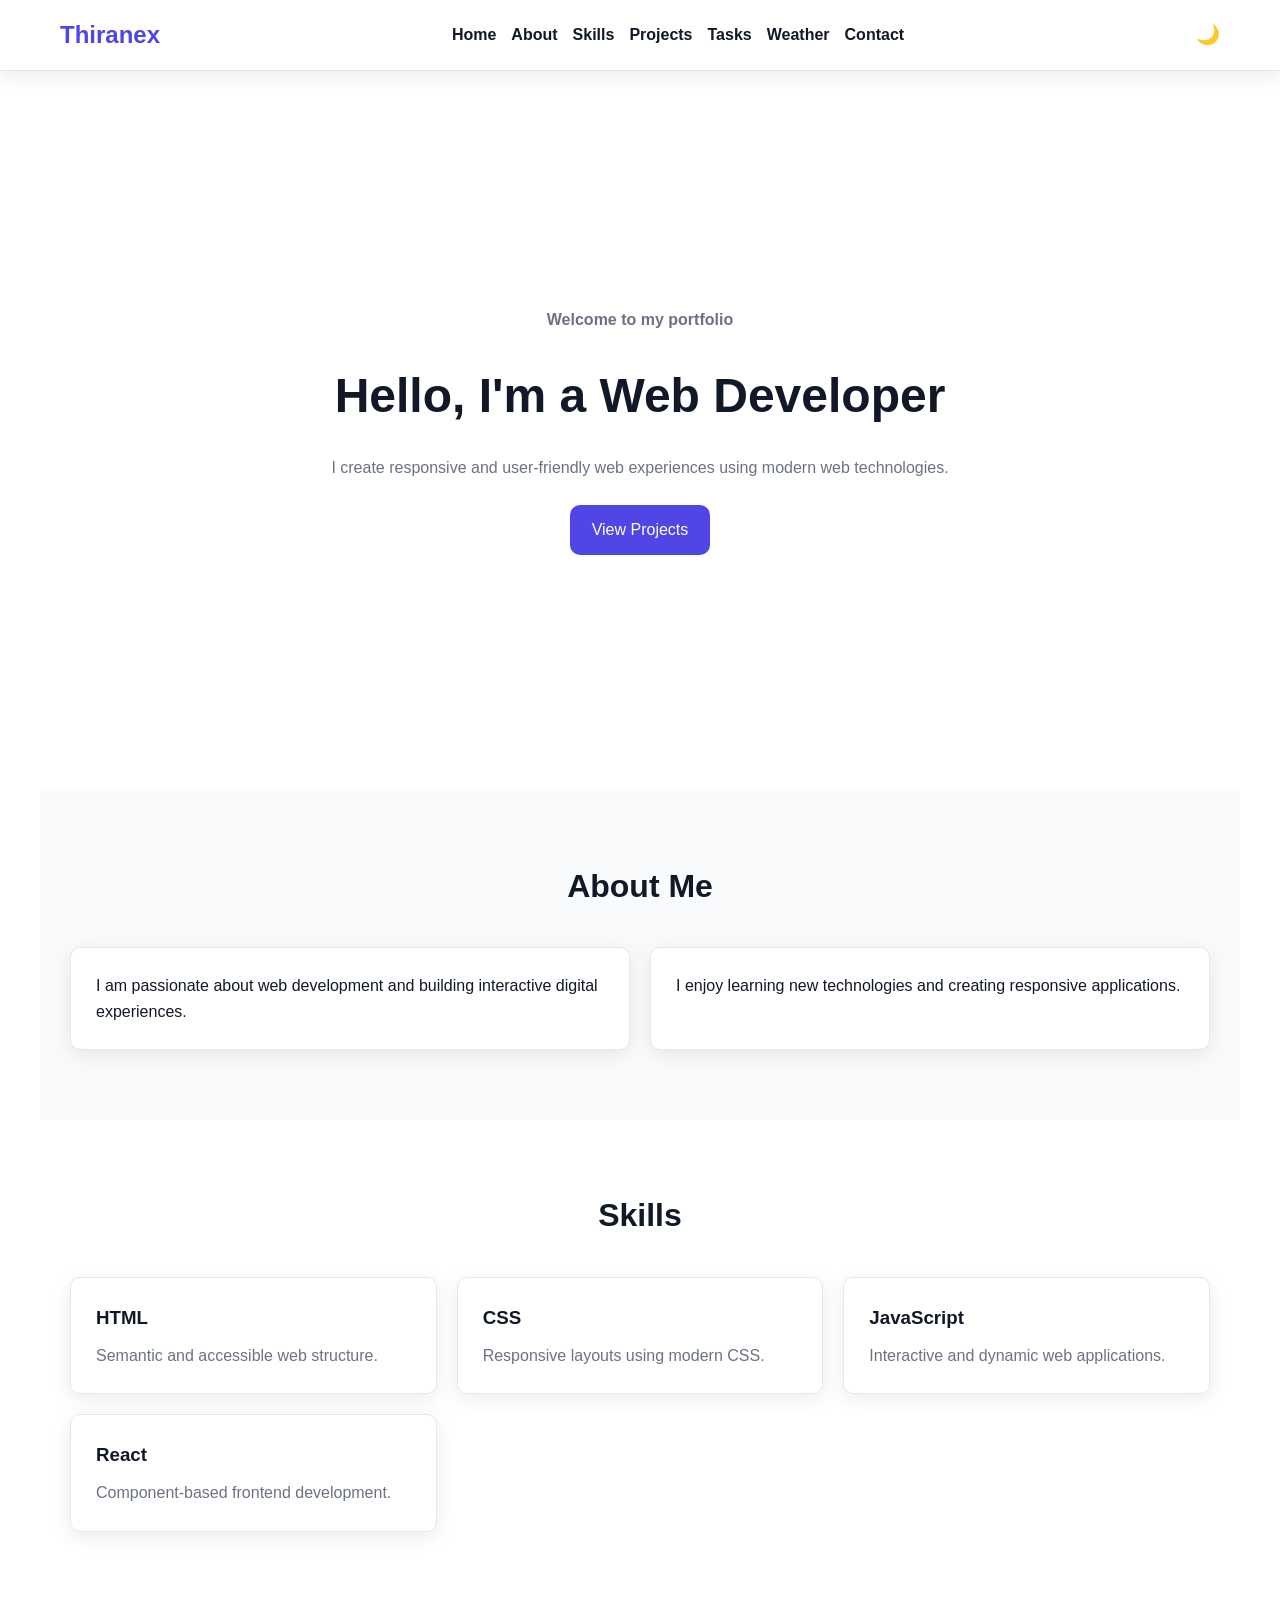
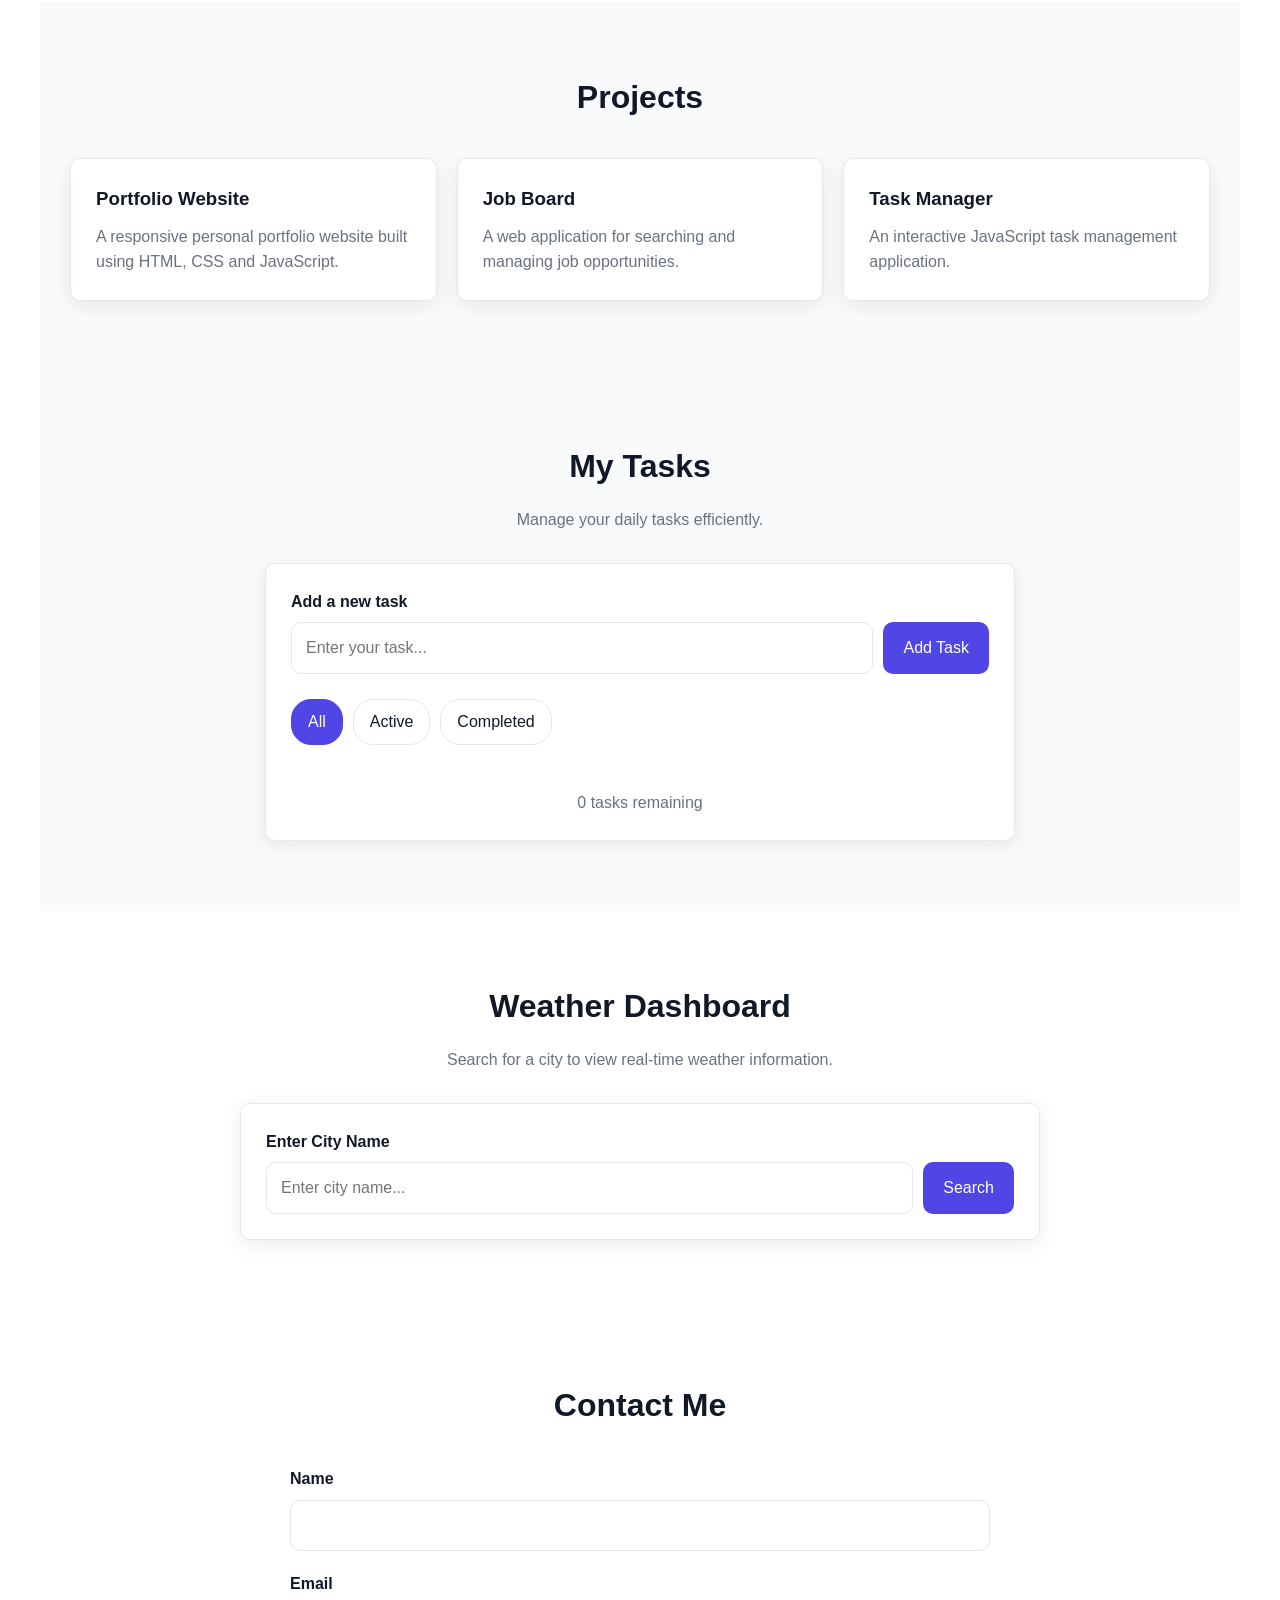
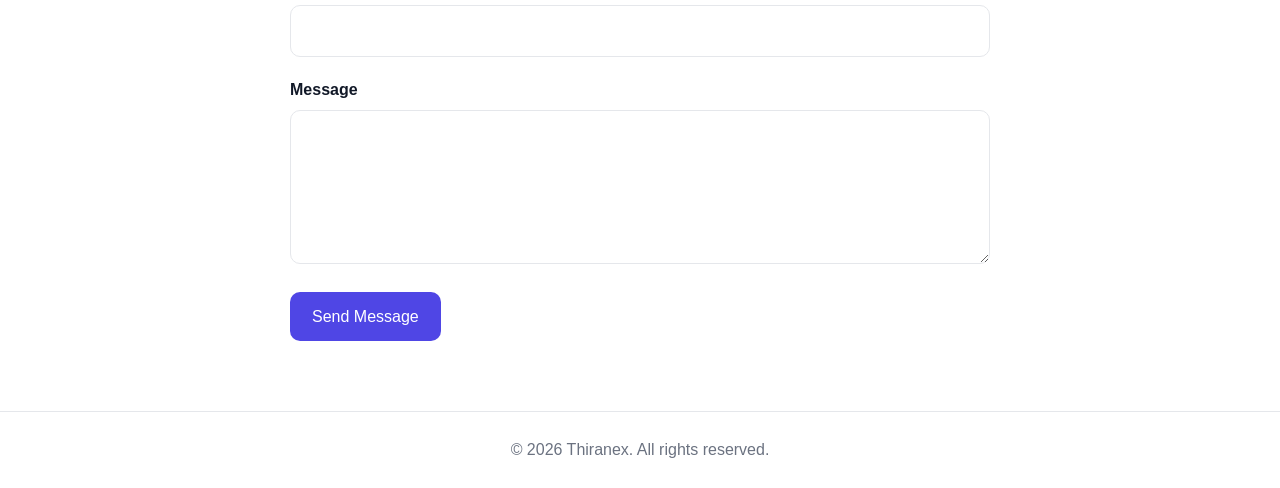
==== commit 9ea00a2e: "Add weather dashboard using REST API" ====
--- a/index.html
+++ b/index.html
@@ -6,12 +6,12 @@
 
   <meta
     name="description"
-    content="Thiranex responsive portfolio website with interactive task management application."
+    content="Thiranex responsive portfolio with interactive task and weather applications."
   >
 
   <meta
     name="keywords"
-    content="Thiranex, portfolio, web development, JavaScript, responsive design, todo list"
+    content="Thiranex, portfolio, web development, JavaScript, weather dashboard"
   >
 
   <meta name="author" content="Thiranex">
@@ -31,7 +31,7 @@
         Thiranex
       </div>
 
-      <!-- Mobile Menu Button -->
+      <!-- Mobile Menu -->
       <button
         id="menu-toggle"
         aria-label="Open navigation menu"
@@ -40,13 +40,14 @@
         ☰
       </button>
 
-      <!-- Navigation Links -->
+      <!-- Navigation -->
       <ul id="nav-menu">
         <li><a href="#home">Home</a></li>
         <li><a href="#about">About</a></li>
         <li><a href="#skills">Skills</a></li>
         <li><a href="#projects">Projects</a></li>
         <li><a href="#tasks">Tasks</a></li>
+        <li><a href="#weather">Weather</a></li>
         <li><a href="#contact">Contact</a></li>
       </ul>
 
@@ -62,10 +63,10 @@
   </header>
 
 
-  <!-- Main Content -->
+  <!-- Main -->
   <main>
 
-    <!-- Hero Section -->
+    <!-- Hero -->
     <section id="home" class="hero">
 
       <div class="hero-content">
@@ -92,7 +93,7 @@
     </section>
 
 
-    <!-- About Section -->
+    <!-- About -->
     <section id="about">
 
       <h2>About Me</h2>
@@ -118,7 +119,7 @@
     </section>
 
 
-    <!-- Skills Section -->
+    <!-- Skills -->
     <section id="skills">
 
       <h2>Skills</h2>
@@ -150,7 +151,7 @@
     </section>
 
 
-    <!-- Projects Section -->
+    <!-- Projects -->
     <section id="projects">
 
       <h2>Projects</h2>
@@ -186,7 +187,10 @@
     </section>
 
 
-    <!-- NEW: To-Do List Section -->
+    <!-- =========================
+         TODO LIST
+    ========================== -->
+
     <section id="tasks">
 
       <h2>My Tasks</h2>
@@ -197,7 +201,6 @@
 
       <div class="todo-container">
 
-        <!-- Add Task -->
         <form id="todo-form">
 
           <label for="todo-input">
@@ -223,8 +226,11 @@
         </form>
 
 
-        <!-- Task Filters -->
-        <div class="todo-filters" aria-label="Task filters">
+        <!-- Filters -->
+        <div
+          class="todo-filters"
+          aria-label="Task filters"
+        >
 
           <button
             type="button"
@@ -263,7 +269,10 @@
 
 
         <!-- Task Count -->
-        <p id="task-count" class="task-count">
+        <p
+          id="task-count"
+          class="task-count"
+        >
           0 tasks
         </p>
 
@@ -272,7 +281,157 @@
     </section>
 
 
-    <!-- Contact Section -->
+    <!-- =========================
+         WEATHER DASHBOARD
+    ========================== -->
+
+    <section id="weather">
+
+      <h2>Weather Dashboard</h2>
+
+      <p class="section-description">
+        Search for a city to view real-time weather information.
+      </p>
+
+      <div class="weather-container">
+
+        <!-- Search -->
+        <form id="weather-form">
+
+          <label for="city-input">
+            Enter City Name
+          </label>
+
+          <div class="weather-search">
+
+            <input
+              type="text"
+              id="city-input"
+              placeholder="Enter city name..."
+              autocomplete="off"
+              required
+            >
+
+            <button
+              type="submit"
+              id="weather-search-btn"
+            >
+              Search
+            </button>
+
+          </div>
+
+        </form>
+
+
+        <!-- Loading Message -->
+        <p
+          id="weather-loading"
+          class="weather-loading"
+          hidden
+        >
+          Loading weather data...
+        </p>
+
+
+        <!-- Error Message -->
+        <p
+          id="weather-error"
+          class="weather-error"
+          role="alert"
+          hidden
+        >
+        </p>
+
+
+        <!-- Weather Result -->
+        <div
+          id="weather-result"
+          class="weather-result"
+          hidden
+        >
+
+          <div class="weather-header">
+
+            <h3 id="weather-city">
+              City
+            </h3>
+
+            <p id="weather-description">
+              Weather
+            </p>
+
+          </div>
+
+
+          <div class="weather-main">
+
+            <p
+              id="weather-temperature"
+              class="weather-temperature"
+            >
+              --°C
+            </p>
+
+          </div>
+
+
+          <div class="weather-details">
+
+            <div class="weather-card">
+
+              <span class="weather-icon">
+                💧
+              </span>
+
+              <h4>Humidity</h4>
+
+              <p id="weather-humidity">
+                --%
+              </p>
+
+            </div>
+
+
+            <div class="weather-card">
+
+              <span class="weather-icon">
+                💨
+              </span>
+
+              <h4>Wind Speed</h4>
+
+              <p id="weather-wind">
+                -- km/h
+              </p>
+
+            </div>
+
+
+            <div class="weather-card">
+
+              <span class="weather-icon">
+                🌡️
+              </span>
+
+              <h4>Temperature</h4>
+
+              <p id="weather-temp-detail">
+                --°C
+              </p>
+
+            </div>
+
+          </div>
+
+        </div>
+
+      </div>
+
+    </section>
+
+
+    <!-- Contact -->
     <section id="contact">
 
       <h2>Contact Me</h2>
@@ -327,7 +486,10 @@
         </div>
 
 
-        <button type="submit" class="btn">
+        <button
+          type="submit"
+          class="btn"
+        >
           Send Message
         </button>
 
--- a/style.css
+++ b/style.css
@@ -51,6 +51,7 @@
   background-color: var(--bg-color);
   color: var(--text-color);
   line-height: 1.6;
+
   transition:
     background-color var(--transition),
     color var(--transition);
@@ -79,8 +80,10 @@
   position: sticky;
   top: 0;
   z-index: 1000;
+
   background-color: var(--card-bg);
   border-bottom: 1px solid var(--border-color);
+
   box-shadow: var(--shadow);
 }
 
@@ -93,6 +96,7 @@
   display: flex;
   align-items: center;
   justify-content: space-between;
+
   gap: 20px;
 }
 
@@ -108,13 +112,18 @@
 
 #nav-menu {
   display: none;
+
   flex-direction: column;
   gap: 15px;
+
   width: 100%;
+
   position: absolute;
   top: 70px;
   left: 0;
+
   padding: 20px;
+
   background-color: var(--card-bg);
   border-bottom: 1px solid var(--border-color);
 }
@@ -125,7 +134,9 @@
 
 #nav-menu a {
   font-weight: 600;
-  transition: color var(--transition);
+
+  transition:
+    color var(--transition);
 }
 
 #nav-menu a:hover {
@@ -133,14 +144,16 @@
 }
 
 /* =========================
-   MENU + THEME BUTTON
+   MENU + THEME
 ========================= */
 
 #menu-toggle,
 #theme-toggle {
   border: none;
   background: transparent;
+
   cursor: pointer;
+
   color: var(--text-color);
 }
 
@@ -157,9 +170,10 @@
 ========================= */
 
 section {
-  padding: 70px 20px;
   max-width: 1200px;
   margin: auto;
+
+  padding: 70px 20px;
 }
 
 section:nth-child(even) {
@@ -168,7 +182,9 @@
 
 h2 {
   text-align: center;
+
   font-size: 2rem;
+
   margin-bottom: 35px;
 }
 
@@ -185,6 +201,7 @@
 
   display: grid;
   place-items: center;
+
   text-align: center;
 }
 
@@ -195,16 +212,19 @@
 .hero-subtitle {
   color: var(--primary-color);
   font-weight: bold;
+
   margin-bottom: 10px;
 }
 
 .hero h1 {
   font-size: 2.2rem;
+
   margin-bottom: 20px;
 }
 
 .hero p {
   color: var(--secondary-text);
+
   margin-bottom: 25px;
 }
 
@@ -214,13 +234,19 @@
 
 .btn {
   display: inline-block;
+
   padding: 12px 22px;
-  border-radius: var(--radius);
+
   border: none;
+  border-radius: var(--radius);
+
   background-color: var(--primary-color);
   color: white;
+
   cursor: pointer;
-  transition: background-color var(--transition);
+
+  transition:
+    background-color var(--transition);
 }
 
 .btn:hover {
@@ -233,15 +259,20 @@
 
 .about-grid {
   display: grid;
+
   grid-template-columns: 1fr;
+
   gap: 20px;
 }
 
 .about-grid > div {
   padding: 25px;
+
   background-color: var(--card-bg);
-  border: 1px solid var(--border-color);
-  border-radius: var(--radius);
+
+  border: 1px solid var(--border-color);
+  border-radius: var(--radius);
+
   box-shadow: var(--shadow);
 }
 
@@ -251,15 +282,20 @@
 
 .skills-grid {
   display: grid;
+
   grid-template-columns: 1fr;
+
   gap: 20px;
 }
 
 .skill-card {
   padding: 25px;
+
   background-color: var(--card-bg);
-  border: 1px solid var(--border-color);
-  border-radius: var(--radius);
+
+  border: 1px solid var(--border-color);
+  border-radius: var(--radius);
+
   box-shadow: var(--shadow);
 }
 
@@ -273,15 +309,20 @@
 
 .projects-grid {
   display: grid;
+
   grid-template-columns: 1fr;
+
   gap: 20px;
 }
 
 .project-card {
   padding: 25px;
+
   background-color: var(--card-bg);
-  border: 1px solid var(--border-color);
-  border-radius: var(--radius);
+
+  border: 1px solid var(--border-color);
+  border-radius: var(--radius);
+
   box-shadow: var(--shadow);
 }
 
@@ -299,7 +340,9 @@
 
 .section-description {
   text-align: center;
+
   color: var(--secondary-text);
+
   margin-top: -20px;
   margin-bottom: 30px;
 }
@@ -307,30 +350,36 @@
 .todo-container {
   max-width: 750px;
   margin: auto;
+
   padding: 25px;
 
   background-color: var(--card-bg);
-  border: 1px solid var(--border-color);
-  border-radius: var(--radius);
+
+  border: 1px solid var(--border-color);
+  border-radius: var(--radius);
+
   box-shadow: var(--shadow);
 }
-
-/* Task Form */
 
 #todo-form label {
   display: block;
+
   margin-bottom: 8px;
+
   font-weight: 600;
 }
 
 .todo-input-group {
   display: flex;
+
   flex-direction: column;
+
   gap: 10px;
 }
 
 #todo-input {
   width: 100%;
+
   padding: 12px 14px;
 
   border: 1px solid var(--border-color);
@@ -344,7 +393,6 @@
 
 #todo-input:focus {
   border-color: var(--primary-color);
-  box-shadow: 0 0 0 3px rgba(79, 70, 229, 0.15);
 }
 
 #add-task {
@@ -357,21 +405,15 @@
   color: white;
 
   cursor: pointer;
-  transition: background-color var(--transition);
-}
-
-#add-task:hover {
-  background-color: var(--primary-hover);
-}
-
-/* =========================
-   TODO FILTERS
-========================= */
+}
 
 .todo-filters {
   display: flex;
+
   flex-wrap: wrap;
+
   gap: 10px;
+
   margin: 25px 0;
 }
 
@@ -385,29 +427,29 @@
   color: var(--text-color);
 
   cursor: pointer;
-  transition: all var(--transition);
 }
 
 .filter-btn:hover,
 .filter-btn.active {
   background-color: var(--primary-color);
   color: white;
+
   border-color: var(--primary-color);
 }
-
-/* =========================
-   TODO ITEMS
-========================= */
 
 .todo-list {
   display: flex;
+
   flex-direction: column;
+
   gap: 12px;
 }
 
 .todo-item {
   display: flex;
+
   align-items: center;
+
   gap: 12px;
 
   padding: 15px;
@@ -420,22 +462,26 @@
 
 .todo-item.completed .todo-text {
   text-decoration: line-through;
+
   opacity: 0.6;
 }
 
 .todo-checkbox {
   width: 18px;
   height: 18px;
+
   cursor: pointer;
 }
 
 .todo-text {
   flex: 1;
+
   word-break: break-word;
 }
 
 .todo-actions {
   display: flex;
+
   gap: 8px;
 }
 
@@ -451,10 +497,6 @@
   cursor: pointer;
 }
 
-.todo-actions button:hover {
-  background-color: var(--section-bg);
-}
-
 .edit-btn {
   color: var(--primary-color);
 }
@@ -463,14 +505,201 @@
   color: #dc2626;
 }
 
-/* =========================
-   TASK COUNT
-========================= */
-
 .task-count {
   margin-top: 20px;
+
   color: var(--secondary-text);
-  text-align: center;
+
+  text-align: center;
+}
+
+/* =========================
+   WEATHER DASHBOARD
+========================= */
+
+#weather {
+  background-color: var(--bg-color);
+}
+
+.weather-container {
+  max-width: 800px;
+  margin: auto;
+
+  padding: 25px;
+
+  background-color: var(--card-bg);
+
+  border: 1px solid var(--border-color);
+  border-radius: var(--radius);
+
+  box-shadow: var(--shadow);
+}
+
+/* Weather Search */
+
+#weather-form label {
+  display: block;
+
+  margin-bottom: 8px;
+
+  font-weight: 600;
+}
+
+.weather-search {
+  display: flex;
+
+  flex-direction: column;
+
+  gap: 10px;
+}
+
+#city-input {
+  width: 100%;
+
+  padding: 12px 14px;
+
+  border: 1px solid var(--border-color);
+  border-radius: var(--radius);
+
+  background-color: var(--bg-color);
+  color: var(--text-color);
+
+  outline: none;
+}
+
+#city-input:focus {
+  border-color: var(--primary-color);
+
+  box-shadow:
+    0 0 0 3px rgba(79, 70, 229, 0.15);
+}
+
+#weather-search-btn {
+  padding: 12px 20px;
+
+  border: none;
+  border-radius: var(--radius);
+
+  background-color: var(--primary-color);
+  color: white;
+
+  cursor: pointer;
+
+  transition:
+    background-color var(--transition);
+}
+
+#weather-search-btn:hover {
+  background-color: var(--primary-hover);
+}
+
+/* Loading */
+
+.weather-loading {
+  margin-top: 25px;
+
+  text-align: center;
+
+  color: var(--secondary-text);
+}
+
+/* Error */
+
+.weather-error {
+  margin-top: 20px;
+
+  padding: 12px;
+
+  border-radius: var(--radius);
+
+  background-color: #fee2e2;
+  color: #b91c1c;
+
+  text-align: center;
+}
+
+/* Weather Result */
+
+.weather-result {
+  margin-top: 30px;
+
+  padding: 25px;
+
+  border: 1px solid var(--border-color);
+  border-radius: var(--radius);
+
+  background-color: var(--section-bg);
+}
+
+.weather-header {
+  text-align: center;
+
+  margin-bottom: 20px;
+}
+
+.weather-header h3 {
+  font-size: 1.6rem;
+
+  color: var(--primary-color);
+}
+
+.weather-header p {
+  color: var(--secondary-text);
+}
+
+.weather-main {
+  text-align: center;
+
+  margin-bottom: 30px;
+}
+
+.weather-temperature {
+  font-size: 3rem;
+
+  font-weight: bold;
+
+  color: var(--text-color);
+}
+
+/* Weather Details */
+
+.weather-details {
+  display: grid;
+
+  grid-template-columns: 1fr;
+
+  gap: 15px;
+}
+
+.weather-card {
+  padding: 20px;
+
+  text-align: center;
+
+  background-color: var(--card-bg);
+
+  border: 1px solid var(--border-color);
+  border-radius: var(--radius);
+
+  box-shadow: var(--shadow);
+}
+
+.weather-icon {
+  display: block;
+
+  font-size: 2rem;
+
+  margin-bottom: 8px;
+}
+
+.weather-card h4 {
+  margin-bottom: 5px;
+}
+
+.weather-card p {
+  color: var(--secondary-text);
+
+  font-weight: bold;
 }
 
 /* =========================
@@ -479,6 +708,7 @@
 
 #contact-form {
   max-width: 700px;
+
   margin: auto;
 }
 
@@ -488,13 +718,16 @@
 
 .form-group label {
   display: block;
+
   margin-bottom: 8px;
+
   font-weight: 600;
 }
 
 .form-group input,
 .form-group textarea {
   width: 100%;
+
   padding: 12px 14px;
 
   border: 1px solid var(--border-color);
@@ -517,9 +750,11 @@
 
 footer {
   padding: 25px 20px;
+
   text-align: center;
 
   background-color: var(--card-bg);
+
   border-top: 1px solid var(--border-color);
 
   color: var(--secondary-text);
@@ -535,19 +770,19 @@
     display: none;
   }
 
-  nav {
-    justify-content: space-between;
-  }
-
   #nav-menu {
     position: static;
+
     width: auto;
 
     display: flex;
+
     flex-direction: row;
 
     padding: 0;
+
     border: none;
+
     background: transparent;
   }
 
@@ -569,6 +804,18 @@
 
   #todo-input {
     flex: 1;
+  }
+
+  .weather-search {
+    flex-direction: row;
+  }
+
+  #city-input {
+    flex: 1;
+  }
+
+  .weather-details {
+    grid-template-columns: repeat(3, 1fr);
   }
 
 }
